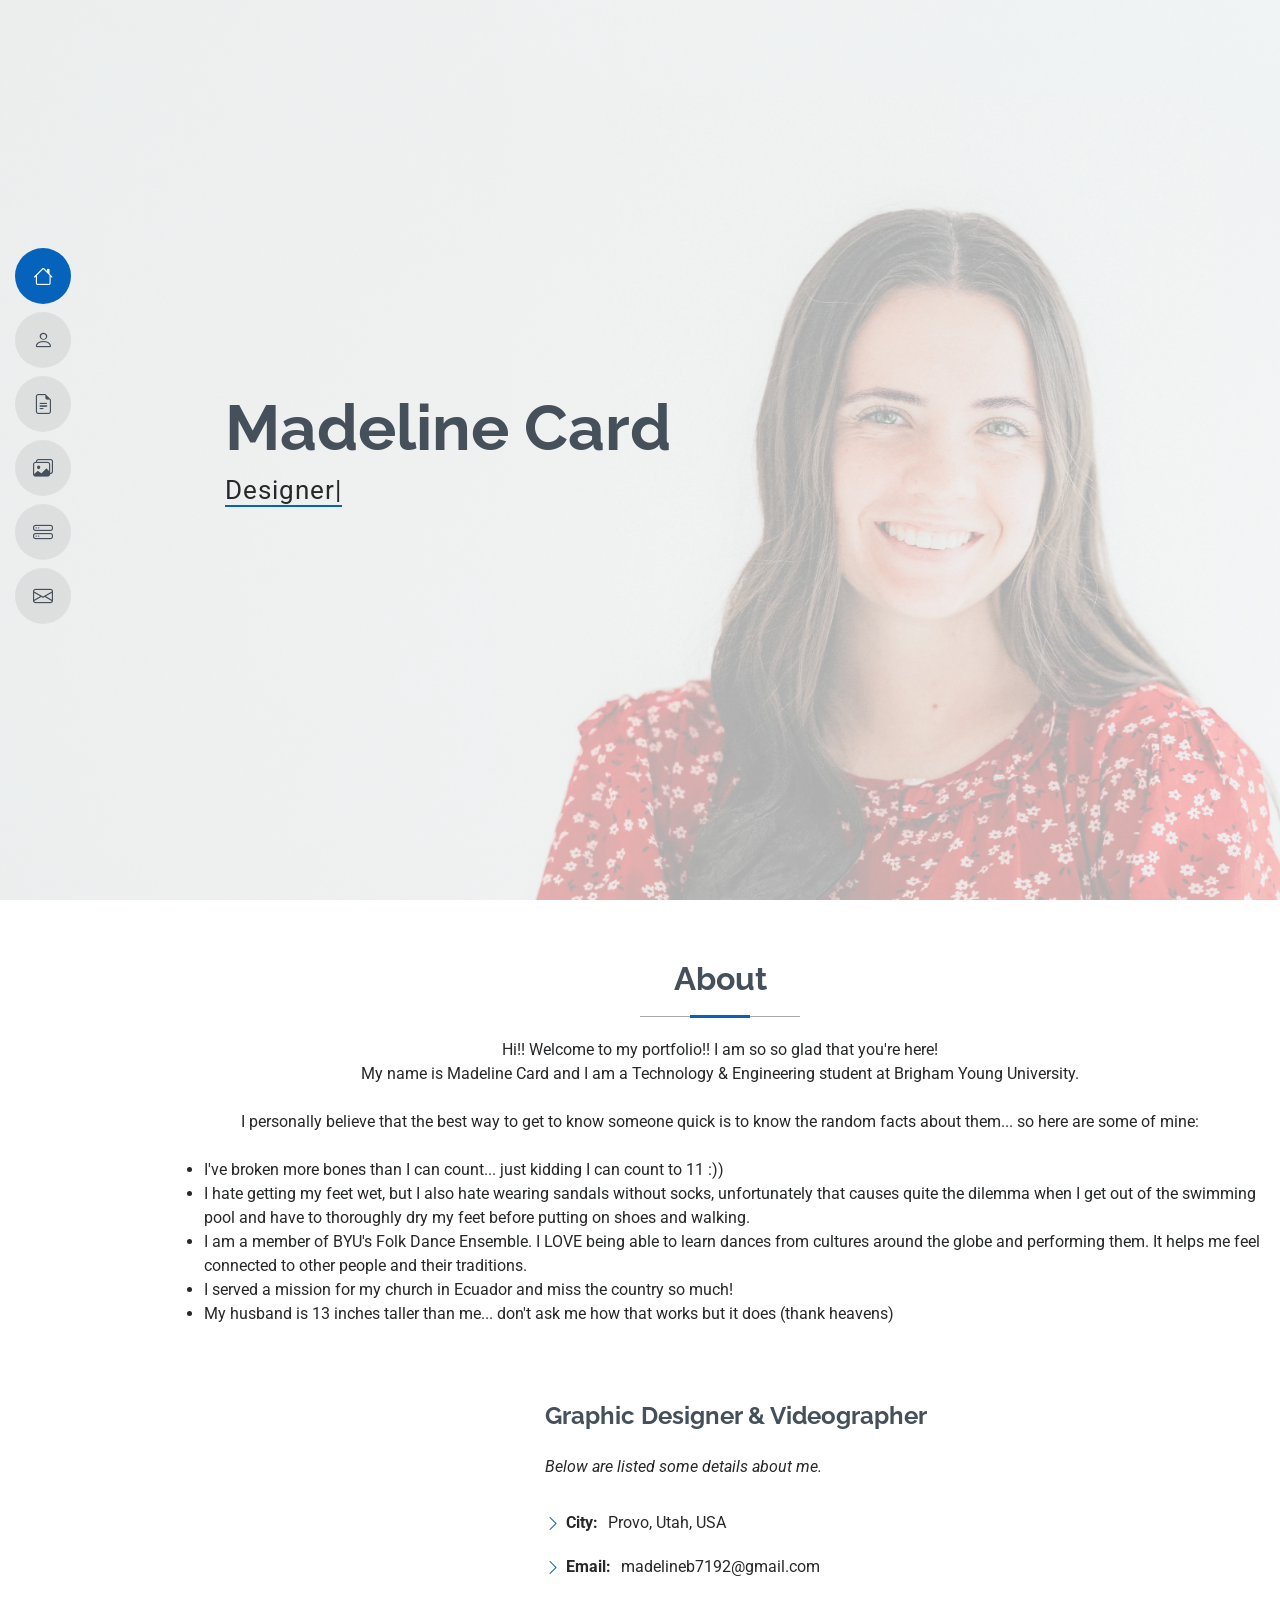
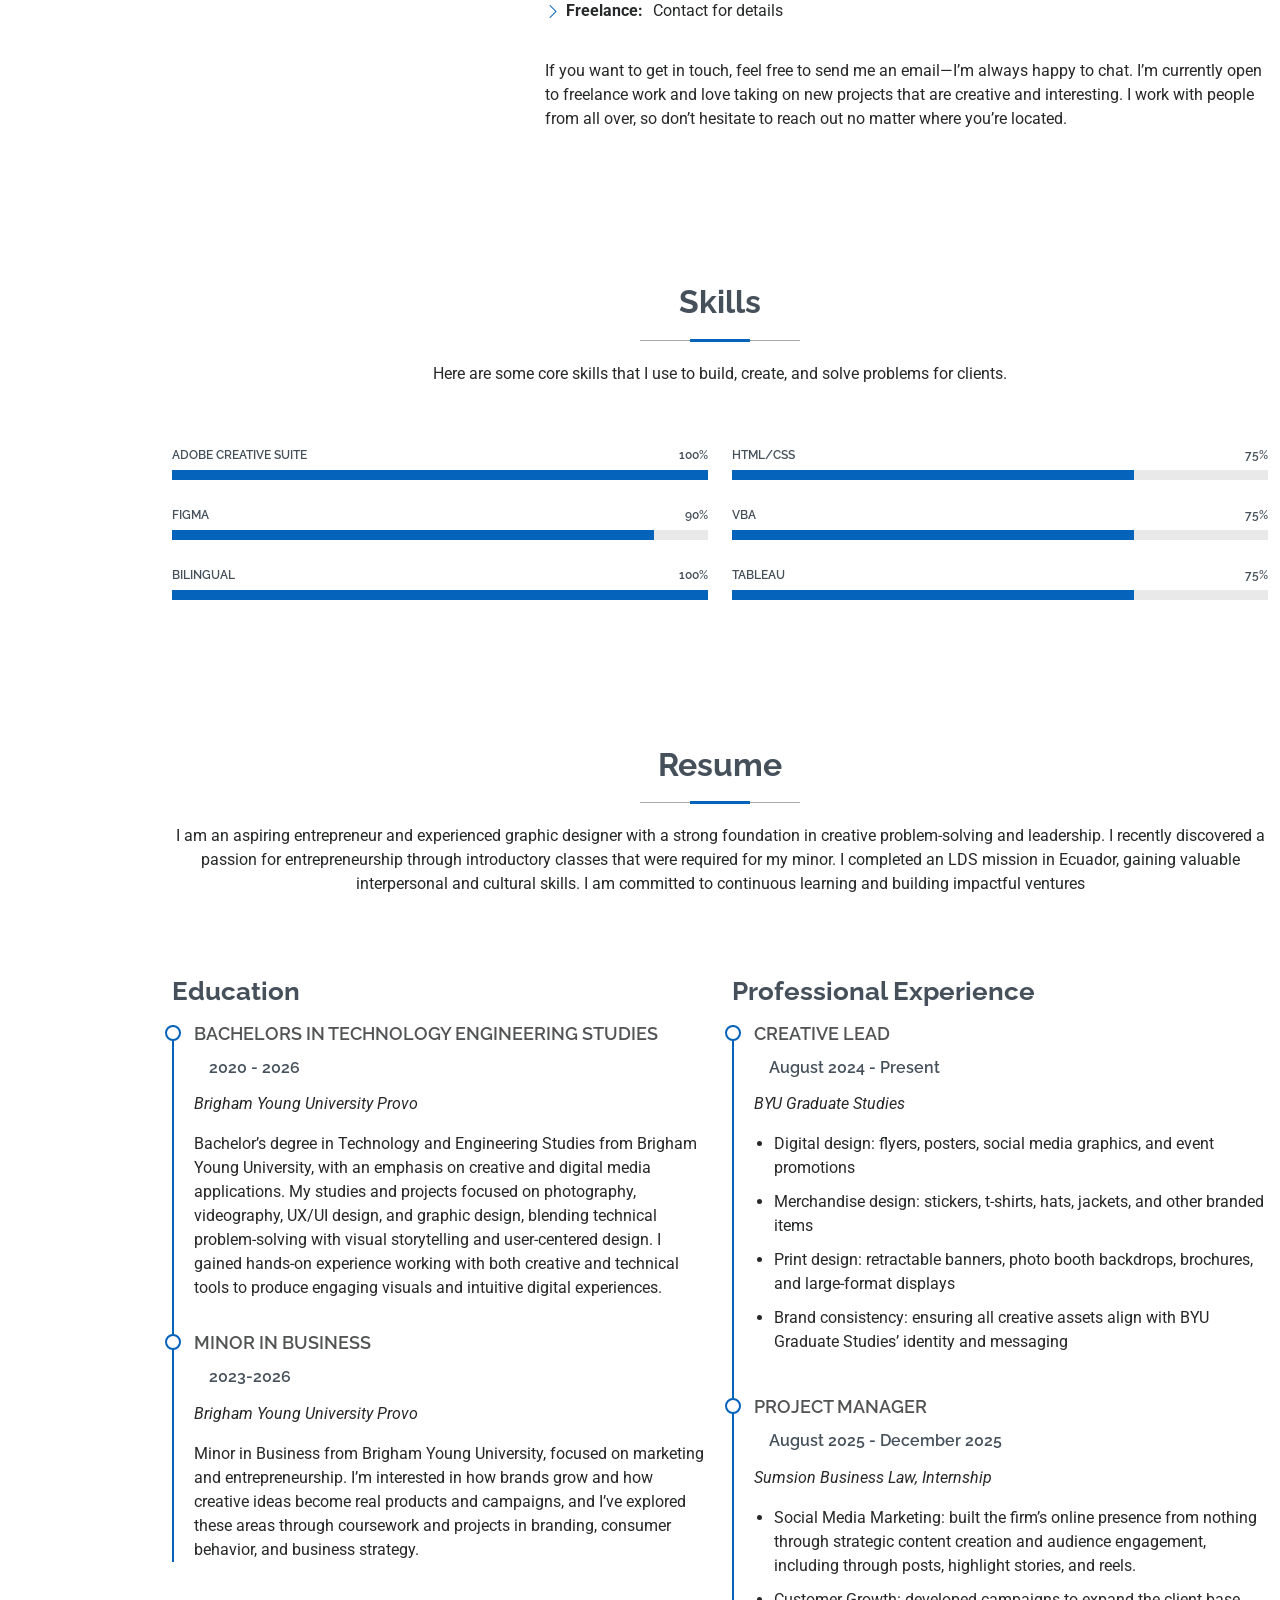
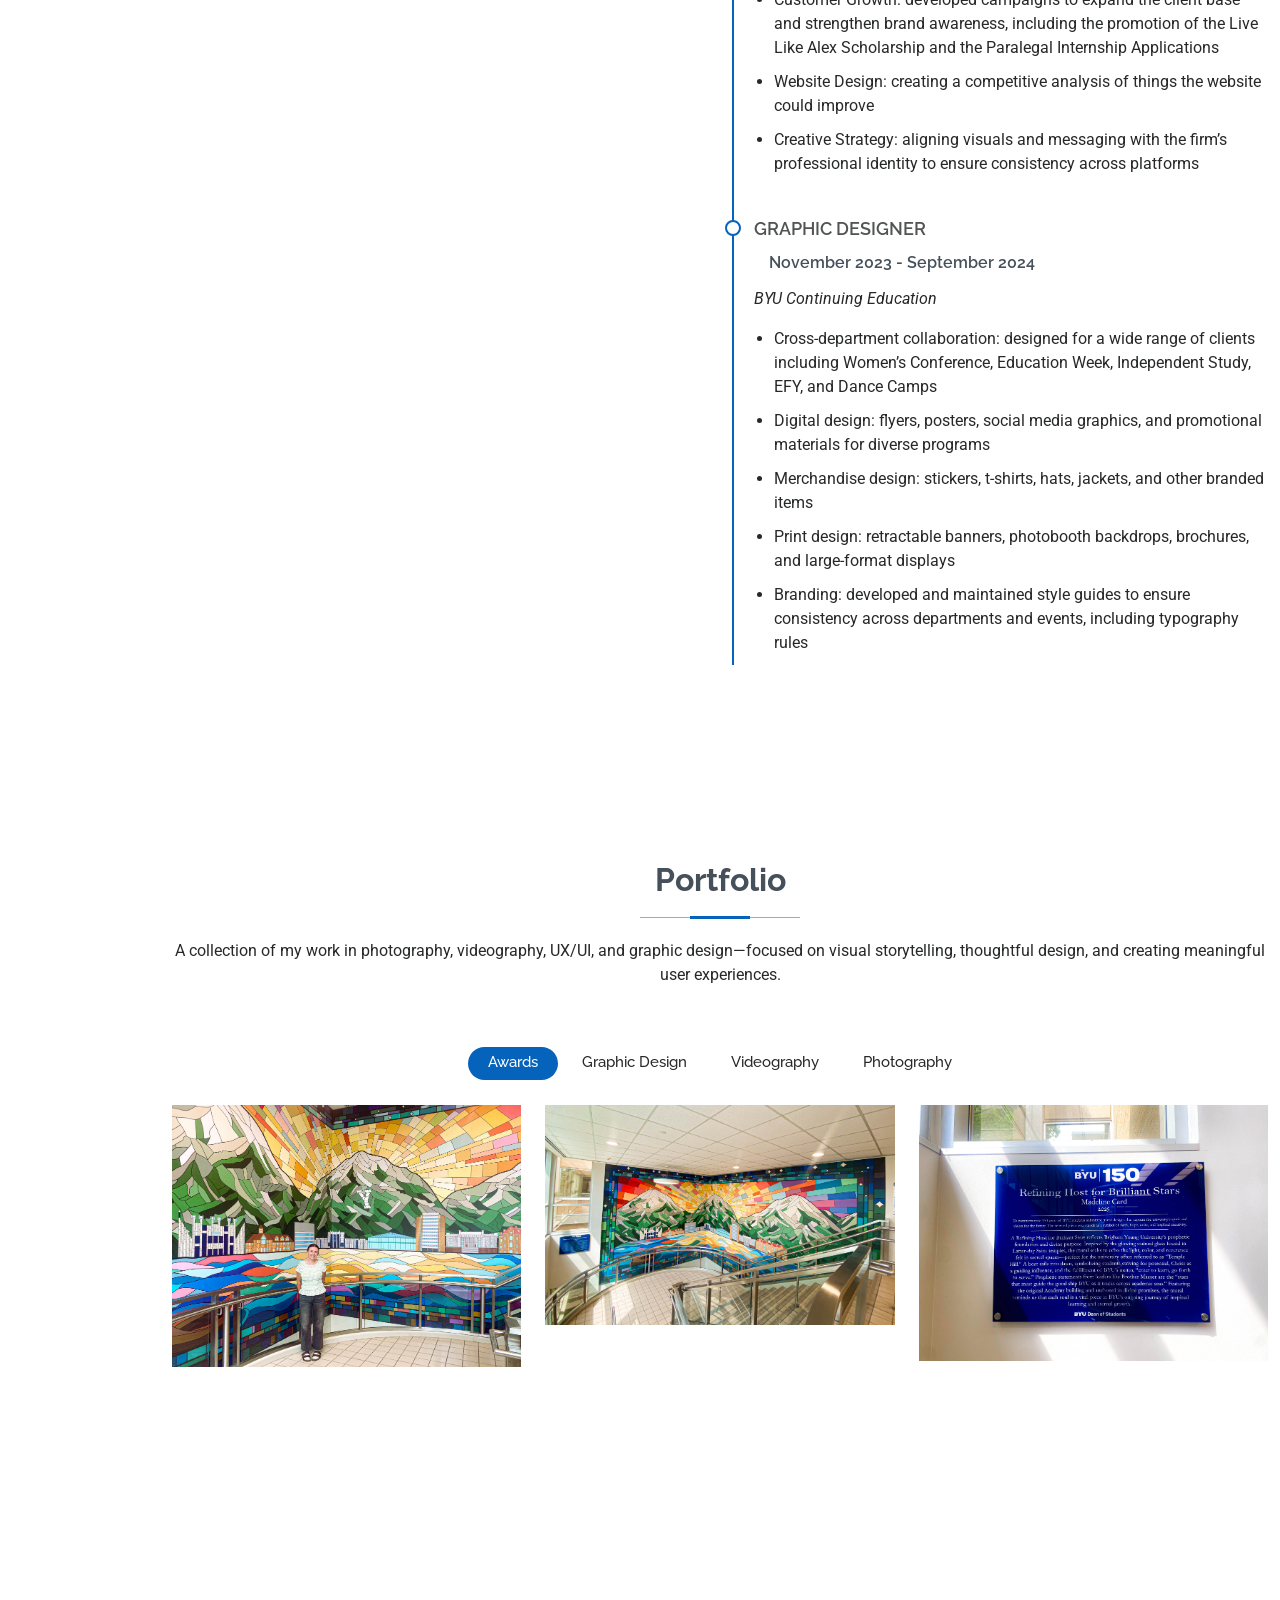
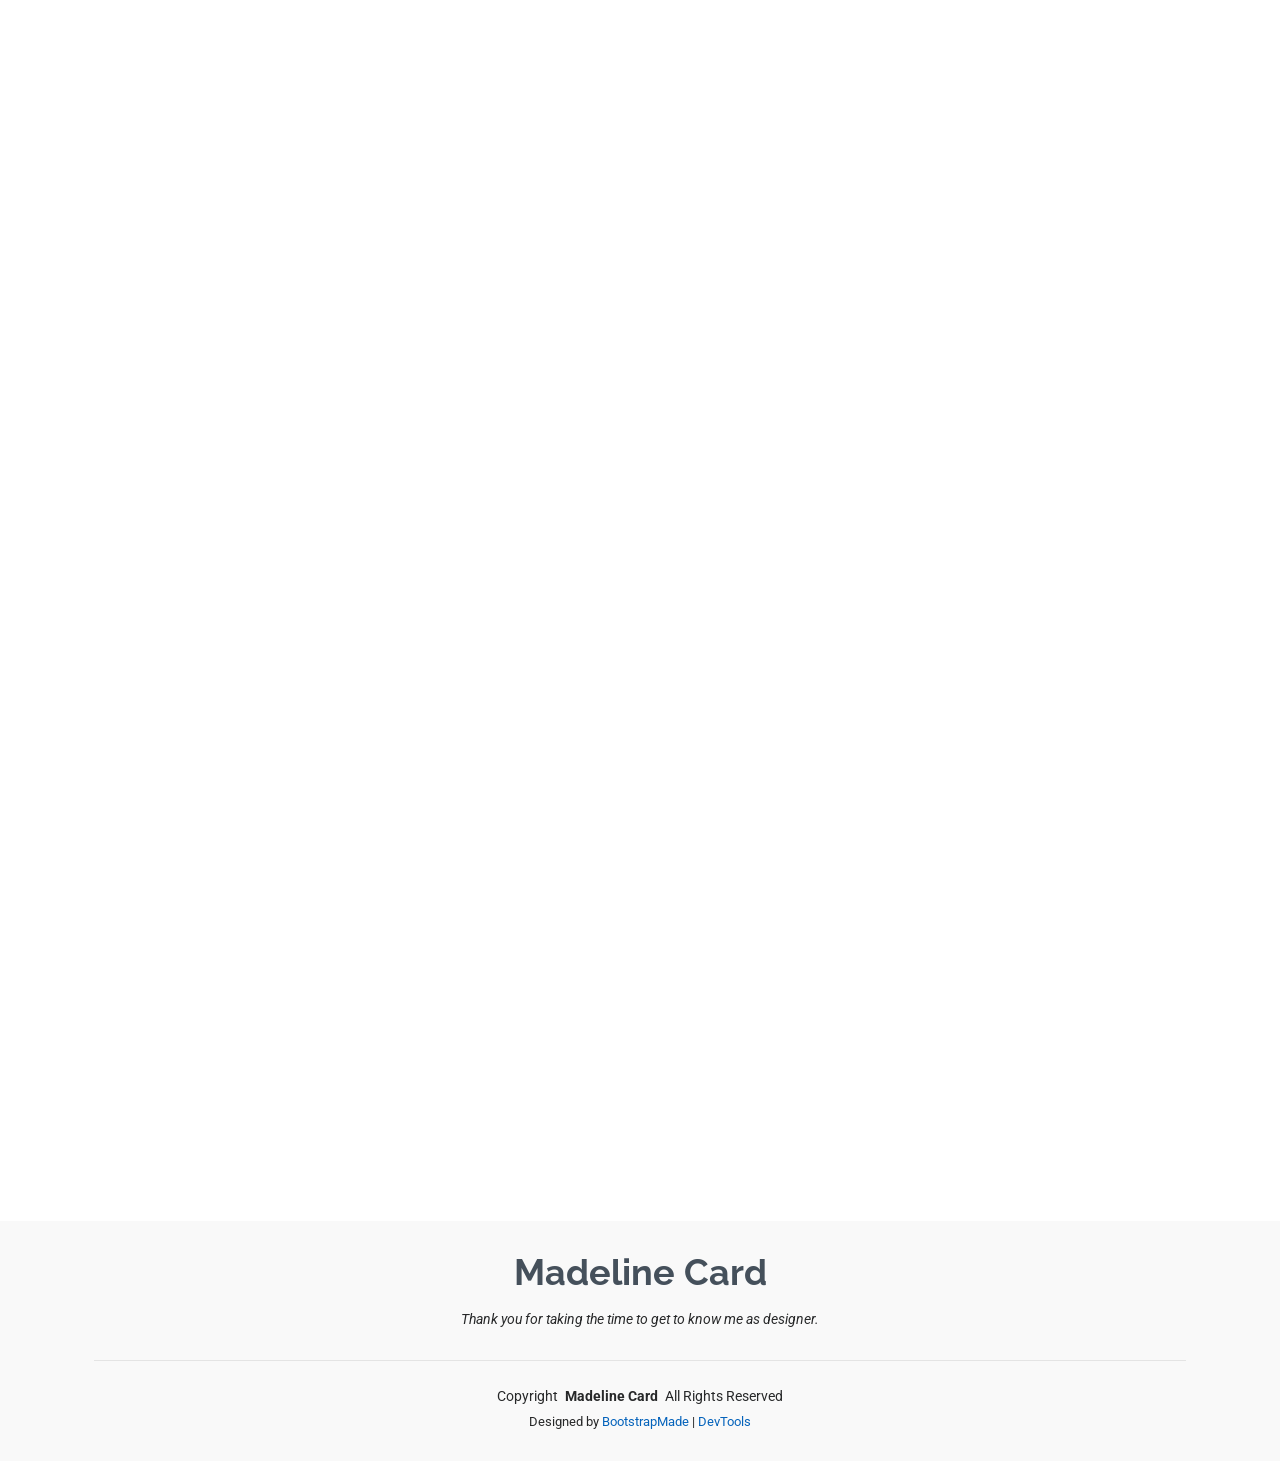
==== index.html @ 9c34c745 "Add files via upload" ====
<!DOCTYPE html>
<html lang="en">

<head>
  <meta charset="utf-8">
  <meta content="width=device-width, initial-scale=1.0" name="viewport">
  <title>Index - MyResume Bootstrap Template</title>
  <meta content="" name="description">
  <meta content="" name="keywords">

  <!-- Favicons -->
  <link href="assets/img/favicon.png" rel="icon">
  <link href="assets/img/apple-touch-icon.png" rel="apple-touch-icon">

  <!-- Fonts -->
  <link href="https://fonts.googleapis.com" rel="preconnect">
  <link href="https://fonts.gstatic.com" rel="preconnect" crossorigin>
  <link href="https://fonts.googleapis.com/css2?family=Roboto:ital,wght@0,100;0,300;0,400;0,500;0,700;0,900;1,100;1,300;1,400;1,500;1,700;1,900&family=Poppins:ital,wght@0,100;0,200;0,300;0,400;0,500;0,600;0,700;0,800;0,900;1,100;1,200;1,300;1,400;1,500;1,600;1,700;1,800;1,900&family=Raleway:ital,wght@0,100;0,200;0,300;0,400;0,500;0,600;0,700;0,800;0,900;1,100;1,200;1,300;1,400;1,500;1,600;1,700;1,800;1,900&display=swap" rel="stylesheet">

  <!-- Vendor CSS Files -->
  <link href="assets/vendor/bootstrap/css/bootstrap.min.css" rel="stylesheet">
  <link href="assets/vendor/bootstrap-icons/bootstrap-icons.css" rel="stylesheet">
  <link href="assets/vendor/aos/aos.css" rel="stylesheet">
  <link href="assets/vendor/glightbox/css/glightbox.min.css" rel="stylesheet">
  <link href="assets/vendor/swiper/swiper-bundle.min.css" rel="stylesheet">

  <!-- Main CSS File -->
  <link href="assets/css/main.css" rel="stylesheet">

  <!-- =======================================================
  * Template Name: MyResume
  * Template URL: https://bootstrapmade.com/free-html-bootstrap-template-my-resume/
  * Updated: Jun 29 2024 with Bootstrap v5.3.3
  * Author: BootstrapMade.com
  * License: https://bootstrapmade.com/license/
  ======================================================== -->
</head>

<body class="index-page">

  <header id="header" class="header d-flex flex-column justify-content-center">

    <i class="header-toggle d-xl-none bi bi-list"></i>

    <nav id="navmenu" class="navmenu">
      <ul>
        <li><a href="#hero" class="active"><i class="bi bi-house navicon"></i><span>Home</span></a></li>
        <li><a href="#about"><i class="bi bi-person navicon"></i><span>About</span></a></li>
        <li><a href="#resume"><i class="bi bi-file-earmark-text navicon"></i><span>Resume</span></a></li>
        <li><a href="#portfolio"><i class="bi bi-images navicon"></i><span>Portfolio</span></a></li>
        <li><a href="#services"><i class="bi bi-hdd-stack navicon"></i><span>Services</span></a></li>
        <li><a href="#contact"><i class="bi bi-envelope navicon"></i><span>Contact</span></a></li>
      </ul>
    </nav>

  </header>

  <main class="main">

    <!-- Hero Section -->
    <section id="hero" class="hero section light-background">

      <img src="assets/img/portfolio/maddie-headshot.jpg" alt="">

      <div class="container" data-aos="zoom-out">
        <div class="row justify-content-center">
          <div class="col-lg-9">
            <h2>Madeline Card</h2>
            <p><span class="typed" data-typed-items="Designer, Project Manager, Creative Lead, Photographer, Videographer">Designer</span><span class="typed-cursor typed-cursor--blink" aria-hidden="true"></span></p>
          </div>
        </div>
      </div>

    </section><!-- /Hero Section -->

    <!-- About Section -->
    <section id="about" class="about section">

      <!-- Section Title -->
      <div class="container section-title" data-aos="fade-up">
        <h2>About</h2>
        <p>Hi!! Welcome to my portfolio!! 
I am so so glad that you're here!</p>

<p>My name is Madeline Card and I am a 
Technology & Engineering student at Brigham Young University. </p>
<br>
<p>I personally believe that the best way to get to know someone quick is to know the random facts about them... so here are some of mine:</p>
<br>
<ul class="text-start">
  <li>I've broken more bones than I can count... just kidding I can count to 11 :))</li>
<li>I hate getting my feet wet, but I also hate wearing sandals without socks, unfortunately that causes quite the dilemma when I get out of the swimming pool and have to thoroughly dry my feet before putting on shoes and walking.</li>
<li>I am a member of BYU's Folk Dance Ensemble. I LOVE being able to learn dances from cultures around the globe and performing them. It helps me feel connected to other people and their traditions.</li>
<li>I served a mission for my church in Ecuador and miss the country so much!</li>
<li>My husband is 13 inches taller than me... don't ask me how that works but it does (thank heavens)</li></ul>
      </div><!-- End Section Title -->

      <div class="container" data-aos="fade-up" data-aos-delay="100">

        <div class="row gy-4 justify-content-center">
          <div class="col-lg-4">
            <img src="assets/img/portfolio/maddie-familyphotos.JPG" class="img-fluid" alt="">
          </div>
          <div class="col-lg-8 content">
            <h2>Graphic Designer &amp; Videographer</h2>
            <p class="fst-italic py-3">
              Below are listed some details about me.
            </p>
            <div class="row">
              <div class="col-lg-6">
                <ul>
                  <li><i class="bi bi-chevron-right"></i> <strong>City:</strong> <span>Provo, Utah, USA</span></li>
                  <li><i class="bi bi-chevron-right"></i> <strong>Email:</strong> <span>madelineb7192@gmail.com</span></li>
                  <li><i class="bi bi-chevron-right"></i> <strong>Freelance:</strong> <span>Contact for details</span></li>
                </ul>
              </div>
            </div>
            <p class="py-3">
              If you want to get in touch, feel free to send me an email—I’m always happy to chat. I’m currently open to freelance work and love taking on new projects that are creative and interesting. I work with people from all over, so don’t hesitate to reach out no matter where you’re located.
            </p>
          </div>
        </div>

      </div>

    </section><!-- /About Section -->

    <!-- Skills Section -->
    <section id="skills" class="skills section">

      <!-- Section Title -->
      <div class="container section-title" data-aos="fade-up">
        <h2>Skills</h2>
        <p>Here are some core skills that I use to build, create, and solve problems for clients.</p>
      </div><!-- End Section Title -->

      <div class="container" data-aos="fade-up" data-aos-delay="100">

        <div class="row skills-content skills-animation">

          <div class="col-lg-6">

            <div class="progress">
              <span class="skill"><span>Adobe Creative Suite</span> <i class="val">100%</i></span>
              <div class="progress-bar-wrap">
                <div class="progress-bar" role="progressbar" aria-valuenow="100" aria-valuemin="0" aria-valuemax="100"></div>
              </div>
            </div><!-- End Skills Item -->

            <div class="progress">
              <span class="skill"><span>Figma</span> <i class="val">90%</i></span>
              <div class="progress-bar-wrap">
                <div class="progress-bar" role="progressbar" aria-valuenow="90" aria-valuemin="0" aria-valuemax="100"></div>
              </div>
            </div><!-- End Skills Item -->

            <div class="progress">
              <span class="skill"><span>Bilingual</span> <i class="val">100%</i></span>
              <div class="progress-bar-wrap">
                <div class="progress-bar" role="progressbar" aria-valuenow="100" aria-valuemin="0" aria-valuemax="100"></div>
              </div>
            </div><!-- End Skills Item -->

          </div>

          <div class="col-lg-6">

            <div class="progress">
              <span class="skill"><span>HTML/CSS</span> <i class="val">75%</i></span>
              <div class="progress-bar-wrap">
                <div class="progress-bar" role="progressbar" aria-valuenow="75" aria-valuemin="0" aria-valuemax="100"></div>
              </div>
            </div><!-- End Skills Item -->

            <div class="progress">
              <span class="skill"><span>VBA</span> <i class="val">75%</i></span>
              <div class="progress-bar-wrap">
                <div class="progress-bar" role="progressbar" aria-valuenow="75" aria-valuemin="0" aria-valuemax="100"></div>
              </div>
            </div><!-- End Skills Item -->

            <div class="progress">
              <span class="skill"><span>Tableau</span> <i class="val">75%</i></span>
              <div class="progress-bar-wrap">
                <div class="progress-bar" role="progressbar" aria-valuenow="75" aria-valuemin="0" aria-valuemax="100"></div>
              </div>
            </div><!-- End Skills Item -->

          </div>

        </div>

      </div>

    </section><!-- /Skills Section -->

    <!-- Resume Section -->
    <section id="resume" class="resume section">

      <!-- Section Title -->
      <div class="container section-title" data-aos="fade-up">
        <h2>Resume</h2>
        <p>I am an aspiring entrepreneur and experienced graphic
designer with a strong foundation in creative problem-solving and leadership. I recently discovered a passion for
entrepreneurship through introductory classes that were
required for my minor. I completed an LDS mission in
Ecuador, gaining valuable interpersonal and cultural skills. I
am committed to continuous learning and building
impactful ventures</p>
      </div><!-- End Section Title -->

      <div class="container">

        <div class="row">

          <div class="col-lg-6" data-aos="fade-up" data-aos-delay="100">

            <h3 class="resume-title">Education</h3>
            <div class="resume-item">
              <h4>Bachelors in Technology Engineering Studies</h4>
              <h5>2020 - 2026</h5>
              <p><em>Brigham Young University Provo</em></p>
              <p>Bachelor’s degree in Technology and Engineering Studies from Brigham Young University, with an emphasis on creative and digital media applications. My studies and projects focused on photography, videography, UX/UI design, and graphic design, blending technical problem-solving with visual storytelling and user-centered design. I gained hands-on experience working with both creative and technical tools to produce engaging visuals and intuitive digital experiences.</p>
            </div><!-- Edn Resume Item -->

            <div class="resume-item">
              <h4>Minor in Business</h4>
              <h5>2023-2026</h5>
              <p><em>Brigham Young University Provo</em></p>
              <p>Minor in Business from Brigham Young University, focused on marketing and entrepreneurship. I’m interested in how brands grow and how creative ideas become real products and campaigns, and I’ve explored these areas through coursework and projects in branding, consumer behavior, and business strategy.</p>
            </div><!-- Edn Resume Item -->

          </div>

          <div class="col-lg-6" data-aos="fade-up" data-aos-delay="200">
            <h3 class="resume-title">Professional Experience</h3>
            <div class="resume-item">
              <h4>Creative Lead</h4>
              <h5>August 2024 - Present</h5>
              <p><em>BYU Graduate Studies </em></p>
              <ul>
                <li>Digital design: flyers, posters, social media graphics, and event promotions</li>
                <li>Merchandise design: stickers, t‑shirts, hats, jackets, and other branded items</li>
                <li>Print design: retractable banners, photo booth backdrops, brochures, and large‑format displays</li>
                <li>Brand consistency: ensuring all creative assets align with BYU Graduate Studies’ identity and messaging</li>
              </ul>
            </div><!-- Edn Resume Item -->

            <div class="resume-item">
              <h4>Project Manager</h4>
              <h5>August 2025 - December 2025</h5>
              <p><em>Sumsion Business Law, Internship</em></p>
              <ul>
                <li>Social Media Marketing: built the firm’s online presence from nothing through strategic content creation and audience engagement, including through posts, highlight stories, and reels.</li>
                <li>Customer Growth: developed campaigns to expand the client base and strengthen brand awareness, including the promotion of the Live Like Alex Scholarship and the Paralegal Internship Applications</li>
                <li>Website Design: creating a competitive analysis of things the website could improve</li>
                <li>Creative Strategy: aligning visuals and messaging with the firm’s professional identity to ensure consistency across platforms</li>
              </ul>
            </div><!-- Edn Resume Item -->

             <div class="resume-item">
              <h4>Graphic Designer</h4>
              <h5>November 2023 - September 2024</h5>
              <p><em>BYU Continuing Education</em></p>
              <ul>
                <li>Cross‑department collaboration: designed for a wide range of clients including Women’s Conference, Education Week, Independent Study, EFY, and Dance Camps</li>
                <li>Digital design: flyers, posters, social media graphics, and promotional materials for diverse programs</li>
                <li>Merchandise design: stickers, t‑shirts, hats, jackets, and other branded items</li>
                <li>Print design: retractable banners, photobooth backdrops, brochures, and large‑format displays</li>
                <li>Branding: developed and maintained style guides to ensure consistency across departments and events, including typography rules</li>
              </ul>
            </div><!-- Edn Resume Item -->

          </div>

        </div>

      </div>

    </section><!-- /Resume Section -->

    <!-- Portfolio Section -->
    <section id="portfolio" class="portfolio section">

      <!-- Portfolio Section -->
<section id="portfolio" class="portfolio section">

  <!-- Section Title -->
  <div class="container section-title" data-aos="fade-up">
    <h2>Portfolio</h2>
    <p>A collection of my work in photography, videography, UX/UI, and graphic design—focused on visual storytelling, thoughtful design, and creating meaningful user experiences.</p>
  </div>

  <div class="container">

    <div class="isotope-layout" data-default-filter=".filter-awards" data-layout="masonry" data-sort="original-order">

      <!-- Filters -->
      <ul class="portfolio-filters isotope-filters" data-aos="fade-up" data-aos-delay="100">
        <li data-filter=".filter-awards" class="filter-active">Awards</li>
        <li data-filter=".filter-app">Graphic Design</li>
        <li data-filter=".filter-product">Videography</li>
        <li data-filter=".filter-branding">Photography</li>
      </ul>

      <!-- Portfolio Items -->
      <div class="row gy-4 isotope-container" data-aos="fade-up" data-aos-delay="200">

        <!-- ===================== -->
        <!-- AWARDS -->
        <!-- ===================== -->
        <div class="col-lg-4 col-md-6 portfolio-item isotope-item filter-awards">
          <img src="assets/img/portfolio/me-mural.JPG" class="img-fluid" alt="">
          <div class="portfolio-info">
            <h4>A Refining Host for Brilliant Stars</h4>
            <p>BYU Dean of Students Digital Mural Competition</p>
          </div>
        </div>

        <div class="col-lg-4 col-md-6 portfolio-item isotope-item filter-awards">
          <img src="assets/img/portfolio/mural.JPG" class="img-fluid" alt="">
          <div class="portfolio-info">
            <h4>A Refining Host for Brilliant Stars</h4>
            <p>BYU Dean of Students Digital Mural Competition</p>
          </div>
        </div>

         <div class="col-lg-4 col-md-6 portfolio-item isotope-item filter-awards">
          <img src="assets/img/portfolio/plaque.jpg" class="img-fluid" alt="">
          <div class="portfolio-info">
            <h4>A Refining Host for Brilliant Stars</h4>
            <p>BYU Dean of Students Digital Mural Competition</p>
          </div>
        </div>

        <!-- Add more AWARDS items like this -->
        <!--
        <div class="portfolio-item isotope-item filter-awards">
          ...
        </div>
        -->


        <!-- ===================== -->
        <!-- GRAPHIC DESIGN -->
        <!-- ===================== -->
        <div class="col-lg-4 col-md-6 portfolio-item isotope-item filter-app">
          <img src="assets/img/portfolio/stickers.jpg" class="img-fluid" alt="">
          <div class="portfolio-info">
            <h4>Stickers</h4>
            <p>Stickers were an item of merch that I made annually for BYU Graduate Studies</p>
          </div>
        </div>

         <div class="col-lg-4 col-md-6 portfolio-item isotope-item filter-app">
          <img src="assets/img/portfolio/byu150-hat.png" class="img-fluid" alt="">
          <div class="portfolio-info">
            <h4>BYU 150 Hat</h4>
            <p>To celebrate 150 years of BYU being a University, I designed and printed hats to gift to the students.</p>
          </div>
        </div>

        <div class="col-lg-4 col-md-6 portfolio-item isotope-item filter-app">
          <img src="assets/img/portfolio/signature-150-pin.png" class="img-fluid" alt="">
          <div class="portfolio-info">
            <h4>BYU 150 Pin</h4>
            <p>To Celebrate BYU's 150 years of being a University, Graduate Studies had me make a metal pin to gift to students</p>
          </div>
        </div>

        <div class="col-lg-4 col-md-6 portfolio-item isotope-item filter-app">
          <img src="assets/img/portfolio/navy-retractable-banner-mockup.jpg" class="img-fluid" alt="">
          <div class="portfolio-info">
            <h4>Retractable Banners</h4>
            <p>To better help Graduate Studies at fairs and recruiting events, I made several retractable banners for display.</p>
          </div>
        </div>

        <div class="col-lg-4 col-md-6 portfolio-item isotope-item filter-app">
          <img src="assets/img/portfolio/edwk-magazine.jpg" class="img-fluid" alt="">
          <div class="portfolio-info">
            <h4>Education Week Magazine</h4>
            <p>When I worked for BYU Continuing Education, I had the opportunity to design and print the 2024 Education Week Magazine.</p>
          </div>
        </div>

        <div class="col-lg-4 col-md-6 portfolio-item isotope-item filter-app">
          <img src="assets/img/portfolio/traditionz2026.png" class="img-fluid" alt="">
          <div class="portfolio-info">
            <h4>BYU Folk Dance Ensemble Tshirt</h4>
            <p>I am a member of the BYU Folk Dance Ensemble, and had the opportunity to design and make our team tshirts in both 2025 and 2026.</p>
          </div>
        </div>


        <!-- ===================== -->
        <!-- UX DESIGN -->
        <!-- ===================== -->
        <div class="col-lg-4 col-md-6 portfolio-item isotope-item filter-product">
  
  <div class="ratio ratio-16x9">
    <iframe 
      src="https://www.youtube.com/embed/8HbQFXLPfgU" 
      title="UX Design Video"
      frameborder="0"
      allow="accelerometer; autoplay; clipboard-write; encrypted-media; gyroscope; picture-in-picture"
      allowfullscreen>
    </iframe>
  </div>

  <div class="portfolio-info">
    <h4>Short Film</h4>
    <p>In a class I took at BYU, one of our projects was to film a short film/mini documentary. My team and I chose to focus on the moral overcoming discouragement.</p>
  </div>

</div>


        <!-- ===================== -->
        <!-- PHOTOGRAPHY -->
        <!-- ===================== -->
        <div class="col-lg-4 col-md-6 portfolio-item isotope-item filter-branding">
          <img src="assets/img/portfolio/bw-callum.jpg" class="img-fluid" alt="">
          <div class="portfolio-info">
            <h4>Childhood Memory</h4>
            <p>In a class I took at BYU, one of our projects was to capture a childhood memory. My childhood memory was reading books with my mom.</p>
          </div>
        </div>

         <div class="col-lg-4 col-md-6 portfolio-item isotope-item filter-branding">
          <img src="assets/img/portfolio/keegan.jpg" class="img-fluid" alt="">
          <div class="portfolio-info">
            <h4>Childhood Memory</h4>
            <p>In a class I took at BYU, one of our projects was to capture a childhood memory. My childhood memory was reading books with my mom.</p>
          </div>
        </div>
        
        <div class="col-lg-4 col-md-6 portfolio-item isotope-item filter-branding">
          <img src="assets/img/portfolio/evelyn-portrait.png" class="img-fluid" alt="">
          <div class="portfolio-info">
            <h4>Headshots</h4>
            <p>In a class I took at BYU, one of our projects was to get headshots of our classmates. This is a picture I took from that project.</p>
          </div>
        </div>

        <div class="col-lg-4 col-md-6 portfolio-item isotope-item filter-branding">
          <img src="assets/img/portfolio/headphones.png" class="img-fluid" alt="">
          <div class="portfolio-info">
            <h4>Headphones</h4>
            <p>In a class I took at BYU, one of our projects was to take random items and photograph them. This is an image I took of headphones on a dark background.</p>
          </div>
        </div>

        <div class="col-lg-4 col-md-6 portfolio-item isotope-item filter-branding">
          <img src="assets/img/portfolio/camera-productphoto.png" class="img-fluid" alt="">
          <div class="portfolio-info">
            <h4>Camera</h4>
            <p>In a class I took at BYU, one of our projects was to take random items and photograph them. This is an image I took of an old camera on a grey background.</p>
          </div>
        </div>

        <div class="col-lg-4 col-md-6 portfolio-item isotope-item filter-branding">
          <img src="assets/img/portfolio/yellowgloves3-machine-iso200-50mm-f:2.2-1:100.png" class="img-fluid" alt="">
          <div class="portfolio-info">
            <h4>Kinco</h4>
            <p>In a class I took at BYU, one of our projects was to take photos of products for various brands. This is an image of Kinco gloves I took.</p>
          </div>
        </div>

      </div><!-- End Portfolio Container -->

    </div>

  </div>

</section>

    </section><!-- /Portfolio Section -->

    <!-- Services Section -->
    <section id="services" class="services section">

      <!-- Section Title -->
      <div class="container section-title" data-aos="fade-up">
        <h2>Availability</h2>
        <p>Below you will find details as to what I do and what I am available to do.</p>
      </div><!-- End Section Title -->

      <div class="container">

        <div class="row gy-4">

          <div class="col-lg-4 col-md-6" data-aos="fade-up" data-aos-delay="100">
            <div class="service-item item-cyan position-relative">
              <div class="icon">
                <svg width="100" height="100" viewBox="0 0 600 600" xmlns="http://www.w3.org/2000/svg">
                  <path stroke="none" stroke-width="0" fill="#f5f5f5" d="M300,566.797414625762C385.7384707136149,576.1784315230908,478.7894351017131,552.8928747891023,531.9192734346935,484.94944893311C584.6109503024035,417.5663521118492,582.489472248146,322.67544863468447,553.9536738515405,242.03673114598146C529.1557734026468,171.96086150256528,465.24506316201064,127.66468636344209,395.9583748389544,100.7403814666027C334.2173773831606,76.7482773500951,269.4350130405921,84.62216499799875,207.1952322260088,107.2889140133804C132.92018162631612,134.33871894543012,41.79353780512637,160.00259165414826,22.644507872594943,236.69541883565114C3.319112789854554,314.0945973066697,72.72355303640163,379.243833228382,124.04198916343866,440.3218312028393C172.9286146004772,498.5055451809895,224.45579914871206,558.5317968840102,300,566.797414625762"></path>
                </svg>
                <i class="bi bi-activity"></i>
              </div>
              <a href="#" class="stretched-link">
                <h3>Freelance</h3>
              </a>
              <p>I love to do freelance work, and if that is something you are looking for, contact me for more information such as rates, availability, and timeline.</p>
            </div>
          </div><!-- End Service Item -->

          <div class="col-lg-4 col-md-6" data-aos="fade-up" data-aos-delay="200">
            <div class="service-item item-orange position-relative">
              <div class="icon">
                <svg width="100" height="100" viewBox="0 0 600 600" xmlns="http://www.w3.org/2000/svg">
                  <path stroke="none" stroke-width="0" fill="#f5f5f5" d="M300,503.46388370962813C374.79870501325706,506.71871716319447,464.8034551963731,527.1746412648533,510.4981551193396,467.86667711651364C555.9287308511215,408.9015244558933,512.6030010748507,327.5744911775523,490.211057578863,256.5855673507754C471.097692560561,195.9906835881958,447.69079081568157,138.11976852964426,395.19560036434837,102.3242989838813C329.3053358748298,57.3949838291264,248.02791733380457,8.279543830951368,175.87071277845988,42.242879143198664C103.41431057327972,76.34704239035025,93.79494320519305,170.9812938413882,81.28167332365135,250.07896920659033C70.17666984294237,320.27484674793965,64.84698225790005,396.69656628748305,111.28512138212992,450.4950937839243C156.20124167950087,502.5303643271138,231.32542653798444,500.4755392045468,300,503.46388370962813"></path>
                </svg>
                <i class="bi bi-broadcast"></i>
              </div>
              <a href="#" class="stretched-link">
                <h3>Digital Design</h3>
              </a>
              <p>I love to design, and if you are looking to hire a Graphic or UX/UI Designer and are interested in my services, contact me below for availability!</p>
            </div>
          </div><!-- End Service Item -->

          <div class="col-lg-4 col-md-6" data-aos="fade-up" data-aos-delay="300">
            <div class="service-item item-teal position-relative">
              <div class="icon">
                <svg width="100" height="100" viewBox="0 0 600 600" xmlns="http://www.w3.org/2000/svg">
                  <path stroke="none" stroke-width="0" fill="#f5f5f5" d="M300,541.5067337569781C382.14930387511276,545.0595476570109,479.8736841581634,548.3450877840088,526.4010558755058,480.5488172755941C571.5218469581645,414.80211281144784,517.5187510058486,332.0715597781072,496.52539010469104,255.14436215662573C477.37192572678356,184.95920475031193,473.57363656557914,105.61284051026155,413.0603344069578,65.22779650032875C343.27470386102294,18.654635553484475,251.2091493199835,5.337323636656869,175.0934190732945,40.62881213300186C97.87086631185822,76.43348514350839,51.98124368387456,156.15599469081315,36.44837278890362,239.84606092416172C21.716077023791087,319.22268207091537,43.775223500013084,401.1760424656574,96.891909868211,461.97329694683043C147.22146801428983,519.5804099606455,223.5754009179313,538.201503339737,300,541.5067337569781"></path>
                </svg>
                <i class="bi bi-easel"></i>
              </div>
              <a href="#" class="stretched-link">
                <h3>Marketing</h3>
              </a>
              <p>I love to build social media platforms through photography and videography. If you are looking to hire someone in this field contact me for more personal and specific information!</p>
            </div>
          </div><!-- End Service Item -->

        </div>

      </div>

    </section><!-- /Services Section -->

    <!-- Testimonials Section -->
    <section id="testimonials" class="testimonials section">

      <!-- Section Title -->
      <div class="container section-title" data-aos="fade-up">
        <h2>Testimonials</h2>
       </div><!-- End Section Title -->

      <div class="container" data-aos="fade-up" data-aos-delay="100">

        <div class="swiper init-swiper">
          <script type="application/json" class="swiper-config">
            {
              "loop": true,
              "speed": 600,
              "autoplay": {
                "delay": 5000
              },
              "slidesPerView": "auto",
              "pagination": {
                "el": ".swiper-pagination",
                "type": "bullets",
                "clickable": true
              }
            }
          </script>
          <div class="swiper-wrapper">

            <div class="swiper-slide">
              <div class="testimonial-item">
                <div class="row gy-4 justify-content-center">
                  <div class="col-lg-6">
                    <div class="testimonial-content">
                      <p>
                        <i class="bi bi-quote quote-icon-left"></i>
                        <span>I love working with Maddie! She does amazing work and makes everything look and feel elevated!</span>
                        <i class="bi bi-quote quote-icon-right"></i>
                      </p>
                      <h3>James Crane</h3>
                      <h4>Assistant Dean &amp; BYU Graduate Studies</h4>
                      <div class="stars">
                        <i class="bi bi-star-fill"></i><i class="bi bi-star-fill"></i><i class="bi bi-star-fill"></i><i class="bi bi-star-fill"></i><i class="bi bi-star-fill"></i>
                      </div>
                    </div>
                  </div>
                  <div class="col-lg-2 text-center">
                    <img src="assets/img/portfolio/james.jpeg" class="img-fluid testimonial-img" alt="">
                  </div>
                </div>
              </div>
            </div><!-- End testimonial item -->

            <div class="swiper-slide">
              <div class="testimonial-item">
                <div class="row gy-4 justify-content-center">
                  <div class="col-lg-6">
                    <div class="testimonial-content">
                      <p>
                        <i class="bi bi-quote quote-icon-left"></i>
                        <span>Working with Maddie was amazing! I hired her to do a freelance logo for a company I was starting. She was quick, professional, and budget friendly.</span>
                        <i class="bi bi-quote quote-icon-right"></i>
                      </p>
                      <h3>Alan Openshaw</h3>
                      <h4>Engineer</h4>
                      <div class="stars">
                        <i class="bi bi-star-fill"></i><i class="bi bi-star-fill"></i><i class="bi bi-star-fill"></i><i class="bi bi-star-fill"></i><i class="bi bi-star-fill"></i>
                      </div>
                    </div>
                  </div>
                  <div class="col-lg-2 text-center">
                    <img src="assets/img/portfolio/Alan-Openshaw.jpg" class="img-fluid testimonial-img" alt="">
                  </div>
                </div>
              </div>
            </div><!-- End testimonial item -->

            <div class="swiper-slide">
              <div class="testimonial-item">
                <div class="row gy-4 justify-content-center">
                  <div class="col-lg-6">
                    <div class="testimonial-content">
                      <p>
                        <i class="bi bi-quote quote-icon-left"></i>
                        <span>Madeline is an incredibly talented designer. She designed several items that benefitted the BYU Folk Dance Ensemble, including tshirts, club jackets, stickers, posters, social media content, and more. I highly recommend her to anyone in need of a designer. She is very well rounded and has an amazing eye for design, as well as what will sell.</span>
                        <i class="bi bi-quote quote-icon-right"></i>
                      </p>
                      <h3>Amy Jex</h3>
                      <h4>Associate Chair, BYU Dance Department</h4>
                      <div class="stars">
                        <i class="bi bi-star-fill"></i><i class="bi bi-star-fill"></i><i class="bi bi-star-fill"></i><i class="bi bi-star-fill"></i><i class="bi bi-star-fill"></i>
                      </div>
                    </div>
                  </div>
                  <div class="col-lg-2 text-center">
                    <img src="assets/img/portfolio/amy-jex.jpeg" class="img-fluid testimonial-img" alt="">
                  </div>
                </div>
              </div>
            </div><!-- End testimonial item -->

          </div>
          <div class="swiper-pagination"></div>
        </div>

      </div>

    </section><!-- /Testimonials Section -->

    <!-- Contact Section -->
    <section id="contact" class="contact section">

  </main>

  <footer id="footer" class="footer position-relative light-background">
    <div class="container">
      <h3 class="sitename">Madeline Card</h3>
      <p>Thank you for taking the time to get to know me as designer.</p>
      <div class="container">
        <div class="copyright">
          <span>Copyright</span> <strong class="px-1 sitename">Madeline Card</strong> <span>All Rights Reserved</span>
        </div>
        <div class="credits">
          <!-- All the links in the footer should remain intact. -->
          <!-- You can delete the links only if you've purchased the pro version. -->
          <!-- Licensing information: https://bootstrapmade.com/license/ -->
          <!-- Purchase the pro version with working PHP/AJAX contact form: [buy-url] -->
          Designed by <a href="https://bootstrapmade.com/">BootstrapMade</a> | <a href="https://bootstrapmade.com/tools/">DevTools</a>
        </div>
      </div>
    </div>
  </footer>

  <!-- Scroll Top -->
  <a href="#" id="scroll-top" class="scroll-top d-flex align-items-center justify-content-center"><i class="bi bi-arrow-up-short"></i></a>

  <!-- Preloader -->
  <div id="preloader"></div>

  <!-- Vendor JS Files -->
  <script src="assets/vendor/bootstrap/js/bootstrap.bundle.min.js"></script>
  <script src="assets/vendor/php-email-form/validate.js"></script>
  <script src="assets/vendor/aos/aos.js"></script>
  <script src="assets/vendor/typed.js/typed.umd.js"></script>
  <script src="assets/vendor/purecounter/purecounter_vanilla.js"></script>
  <script src="assets/vendor/waypoints/noframework.waypoints.js"></script>
  <script src="assets/vendor/glightbox/js/glightbox.min.js"></script>
  <script src="assets/vendor/imagesloaded/imagesloaded.pkgd.min.js"></script>
  <script src="assets/vendor/isotope-layout/isotope.pkgd.min.js"></script>
  <script src="assets/vendor/swiper/swiper-bundle.min.js"></script>

  <!-- Main JS File -->
  <script src="assets/js/main.js"></script>

</body>

</html>
---- assets/css/main.css ----
/**
* Template Name: MyResume
* Template URL: https://bootstrapmade.com/free-html-bootstrap-template-my-resume/
* Updated: Jun 29 2024 with Bootstrap v5.3.3
* Author: BootstrapMade.com
* License: https://bootstrapmade.com/license/
*/

/*--------------------------------------------------------------
# Font & Color Variables
# Help: https://bootstrapmade.com/color-system/
--------------------------------------------------------------*/
/* Fonts */
:root {
  --default-font: "Roboto",  system-ui, -apple-system, "Segoe UI", Roboto, "Helvetica Neue", Arial, "Noto Sans", "Liberation Sans", sans-serif, "Apple Color Emoji", "Segoe UI Emoji", "Segoe UI Symbol", "Noto Color Emoji";
  --heading-font: "Raleway",  sans-serif;
  --nav-font: "Poppins",  sans-serif;
}

/* Global Colors - The following color variables are used throughout the website. Updating them here will change the color scheme of the entire website */
:root { 
  --background-color: #ffffff; /* Background color for the entire website, including individual sections */
  --default-color: #272829; /* Default color used for the majority of the text content across the entire website */
  --heading-color: #45505b; /* Color for headings, subheadings and title throughout the website */
  --accent-color: #0563bb; /* Accent color that represents your brand on the website. It's used for buttons, links, and other elements that need to stand out */
  --surface-color: #ffffff; /* The surface color is used as a background of boxed elements within sections, such as cards, icon boxes, or other elements that require a visual separation from the global background. */
  --contrast-color: #ffffff; /* Contrast color for text, ensuring readability against backgrounds of accent, heading, or default colors. */
}

/* Nav Menu Colors - The following color variables are used specifically for the navigation menu. They are separate from the global colors to allow for more customization options */
:root {
  --nav-color: #45505b;  /* The default color of the main navmenu links */
  --nav-hover-color: #0563bb; /* Applied to main navmenu links when they are hovered over or active */
  --nav-mobile-background-color: #ffffff; /* Used as the background color for mobile navigation menu */
  --nav-dropdown-background-color: #ffffff; /* Used as the background color for dropdown items that appear when hovering over primary navigation items */
  --nav-dropdown-color: #212529; /* Used for navigation links of the dropdown items in the navigation menu. */
  --nav-dropdown-hover-color: #0563bb; /* Similar to --nav-hover-color, this color is applied to dropdown navigation links when they are hovered over. */
}

/* Color Presets - These classes override global colors when applied to any section or element, providing reuse of the sam color scheme. */

.light-background {
  --background-color: #f9f9f9;
  --surface-color: #ffffff;
}

.dark-background {
  --background-color: #060606;
  --default-color: #ffffff;
  --heading-color: #ffffff;
  --surface-color: #252525;
  --contrast-color: #ffffff;
}

/* Smooth scroll */
:root {
  scroll-behavior: smooth;
}

/*--------------------------------------------------------------
# General Styling & Shared Classes
--------------------------------------------------------------*/
body {
  color: var(--default-color);
  background-color: var(--background-color);
  font-family: var(--default-font);
}

a {
  color: var(--accent-color);
  text-decoration: none;
  transition: 0.3s;
}

a:hover {
  color: color-mix(in srgb, var(--accent-color), transparent 25%);
  text-decoration: none;
}

h1,
h2,
h3,
h4,
h5,
h6 {
  color: var(--heading-color);
  font-family: var(--heading-font);
}

/* PHP Email Form Messages
------------------------------*/
.php-email-form .error-message {
  display: none;
  background: #df1529;
  color: #ffffff;
  text-align: left;
  padding: 15px;
  margin-bottom: 24px;
  font-weight: 600;
}

.php-email-form .sent-message {
  display: none;
  color: #ffffff;
  background: #059652;
  text-align: center;
  padding: 15px;
  margin-bottom: 24px;
  font-weight: 600;
}

.php-email-form .loading {
  display: none;
  background: var(--surface-color);
  text-align: center;
  padding: 15px;
  margin-bottom: 24px;
}

.php-email-form .loading:before {
  content: "";
  display: inline-block;
  border-radius: 50%;
  width: 24px;
  height: 24px;
  margin: 0 10px -6px 0;
  border: 3px solid var(--accent-color);
  border-top-color: var(--surface-color);
  animation: php-email-form-loading 1s linear infinite;
}

@keyframes php-email-form-loading {
  0% {
    transform: rotate(0deg);
  }

  100% {
    transform: rotate(360deg);
  }
}

/*--------------------------------------------------------------
# Global Header
--------------------------------------------------------------*/
.header {
  color: var(--default-color);
  position: fixed;
  top: 0;
  left: 0;
  bottom: 0;
  padding: 0 15px;
  transition: all ease-in-out 0.3s;
  overflow-y: auto;
  z-index: 997;
  min-width: 200px;
}

@media (max-width: 1199px) {
  .header {
    background-color: var(--background-color);
    border-right: 1px solid color-mix(in srgb, var(--default-color), transparent 90%);
    width: 300px;
    left: -100%;
  }
}

@media (min-width: 1200px) and (max-width: 1600px) {
  .header~main {
    margin-left: 160px;
  }

  .header~main .hero {
    margin-left: -160px;
    width: 100vw;
  }
}

.header.header-show {
  left: 0;
}

.header .header-toggle {
  color: var(--contrast-color);
  background-color: var(--accent-color);
  font-size: 22px;
  display: flex;
  align-items: center;
  justify-content: center;
  width: 40px;
  height: 40px;
  border-radius: 50%;
  cursor: pointer;
  position: fixed;
  top: 15px;
  right: 15px;
  z-index: 9999;
  transition: background-color 0.3s;
}

.header .header-toggle:hover {
  color: var(--contrast-color);
  background-color: color-mix(in srgb, var(--accent-color) 90%, white 15%);
}

/*--------------------------------------------------------------
# Navigation Menu
--------------------------------------------------------------*/
.navmenu {
  padding: 0;
  z-index: 9997;
}

.navmenu ul {
  list-style: none;
  padding: 0 0 20px 0;
  margin: 0;
  width: 140px;
}

.navmenu a,
.navmenu a:focus {
  color: var(--nav-color);
  font-family: var(--nav-font);
  display: flex;
  align-items: center;
  padding: 10px 18px;
  margin-bottom: 8px;
  font-size: 15px;
  border-radius: 50px;
  background: color-mix(in srgb, var(--default-color), transparent 92%);
  height: 56px;
  width: 100%;
  overflow: hidden;
  transition: 0.3s;
}

.navmenu a i,
.navmenu a:focus i {
  font-size: 20px;
}

.navmenu a span,
.navmenu a:focus span {
  padding: 0 5px 0 7px;
}

@media (min-width: 992px) {

  .navmenu a,
  .navmenu a:focus {
    max-width: 56px;
  }

  .navmenu a span,
  .navmenu a:focus span {
    display: none;
  }
}

.navmenu a:hover,
.navmenu .active,
.navmenu .active:focus,
.navmenu li:hover>a {
  color: var(--contrast-color);
  background: var(--nav-hover-color);
}

.navmenu a:hover,
.navmenu li:hover>a {
  max-width: 100%;
  color: var(--contrast-color);
}

.navmenu a:hover span,
.navmenu li:hover>a span {
  display: block;
}

/*--------------------------------------------------------------
# Global Footer
--------------------------------------------------------------*/
.footer {
  color: var(--default-color);
  background-color: var(--background-color);
  font-size: 14px;
  text-align: center;
  padding: 30px 0;
  position: relative;
}

.footer h3 {
  font-size: 36px;
  font-weight: 700;
  position: relative;
  padding: 0;
  margin: 0 0 15px 0;
}

.footer p {
  font-size: 15;
  font-style: italic;
  padding: 0;
  margin: 0 0 30px 0;
}

.footer .social-links {
  margin: 0 0 30px 0;
}

.footer .social-links a {
  font-size: 16px;
  display: flex;
  align-items: center;
  justify-content: center;
  background: var(--accent-color);
  color: var(--contrast-color);
  line-height: 1;
  margin: 0 4px;
  border-radius: 50%;
  text-align: center;
  width: 36px;
  height: 36px;
  transition: 0.3s;
}

.footer .social-links a:hover {
  background: color-mix(in srgb, var(--accent-color), transparent 20%);
  text-decoration: none;
}

.footer .copyright {
  padding-top: 25px;
  border-top: 1px solid color-mix(in srgb, var(--default-color), transparent 90%);
}

.footer .credits {
  font-size: 13px;
  padding-top: 5px;
}

/*--------------------------------------------------------------
# Preloader
--------------------------------------------------------------*/
#preloader {
  position: fixed;
  inset: 0;
  z-index: 999999;
  overflow: hidden;
  background: var(--background-color);
  transition: all 0.6s ease-out;
}

#preloader:before {
  content: "";
  position: fixed;
  top: calc(50% - 30px);
  left: calc(50% - 30px);
  border: 6px solid #ffffff;
  border-color: var(--accent-color) transparent var(--accent-color) transparent;
  border-radius: 50%;
  width: 60px;
  height: 60px;
  animation: animate-preloader 1.5s linear infinite;
}

@keyframes animate-preloader {
  0% {
    transform: rotate(0deg);
  }

  100% {
    transform: rotate(360deg);
  }
}

/*--------------------------------------------------------------
# Scroll Top Button
--------------------------------------------------------------*/
.scroll-top {
  position: fixed;
  visibility: hidden;
  opacity: 0;
  right: 15px;
  bottom: -15px;
  z-index: 99999;
  background-color: var(--accent-color);
  width: 44px;
  height: 44px;
  border-radius: 50px;
  transition: all 0.4s;
}

.scroll-top i {
  font-size: 24px;
  color: var(--contrast-color);
  line-height: 0;
}

.scroll-top:hover {
  background-color: color-mix(in srgb, var(--accent-color), transparent 20%);
  color: var(--contrast-color);
}

.scroll-top.active {
  visibility: visible;
  opacity: 1;
  bottom: 15px;
}

/*--------------------------------------------------------------
# Disable aos animation delay on mobile devices
--------------------------------------------------------------*/
@media screen and (max-width: 768px) {
  [data-aos-delay] {
    transition-delay: 0 !important;
  }
}

/*--------------------------------------------------------------
# Global Page Titles & Breadcrumbs
--------------------------------------------------------------*/
.page-title {
  --background-color: color-mix(in srgb, var(--default-color), transparent 96%);
  color: var(--default-color);
  background-color: var(--background-color);
  padding: 20px 0;
  position: relative;
}

.page-title h1 {
  font-size: 28px;
  font-weight: 700;
  margin: 0;
}

.page-title .breadcrumbs ol {
  display: flex;
  flex-wrap: wrap;
  list-style: none;
  padding: 0 0 10px 0;
  margin: 0;
  font-size: 14px;
  font-weight: 400;
}

.page-title .breadcrumbs ol li+li {
  padding-left: 10px;
}

.page-title .breadcrumbs ol li+li::before {
  content: "/";
  display: inline-block;
  padding-right: 10px;
  color: color-mix(in srgb, var(--default-color), transparent 70%);
}

/*--------------------------------------------------------------
# Global Sections
--------------------------------------------------------------*/
section,
.section {
  color: var(--default-color);
  background-color: var(--background-color);
  padding: 60px 0;
  overflow: clip;
}

/*--------------------------------------------------------------
# Global Section Titles
--------------------------------------------------------------*/
.section-title {
  text-align: center;
  padding-bottom: 60px;
  position: relative;
}

.section-title h2 {
  font-size: 32px;
  font-weight: 700;
  margin-bottom: 20px;
  padding-bottom: 20px;
  position: relative;
}

.section-title h2:before {
  content: "";
  position: absolute;
  display: block;
  width: 160px;
  height: 1px;
  background: color-mix(in srgb, var(--default-color), transparent 60%);
  left: 0;
  right: 0;
  bottom: 1px;
  margin: auto;
}

.section-title h2::after {
  content: "";
  position: absolute;
  display: block;
  width: 60px;
  height: 3px;
  background: var(--accent-color);
  left: 0;
  right: 0;
  bottom: 0;
  margin: auto;
}

.section-title p {
  margin-bottom: 0;
}

/*--------------------------------------------------------------
# Hero Section
--------------------------------------------------------------*/
.hero {
  width: 100%;
  min-height: 100vh;
  position: relative;
  padding: 80px 0;
  display: flex;
  align-items: center;
  justify-content: center;
}

.hero img {
  position: absolute;
  inset: 0;
  display: block;
  width: 100%;
  height: 100%;
  object-fit: cover;
  z-index: 1;
}

.hero:before {
  content: "";
  background: color-mix(in srgb, var(--background-color), transparent 30%);
  position: absolute;
  inset: 0;
  z-index: 2;
}

.hero .container {
  position: relative;
  z-index: 3;
}

.hero h2 {
  margin: 0;
  font-size: 64px;
  font-weight: 700;
}

.hero p {
  margin: 5px 0 0 0;
  font-size: 26px;
}

.hero p span {
  letter-spacing: 1px;
  border-bottom: 2px solid var(--accent-color);
}

.hero .social-links {
  margin-top: 25px;
}

.hero .social-links a {
  font-size: 20px;
  display: inline-block;
  color: color-mix(in srgb, var(--default-color), transparent 30%);
  line-height: 1;
  margin-right: 20px;
  transition: 0.3s;
}

.hero .social-links a:hover {
  color: var(--accent-color);
}

@media (max-width: 768px) {
  .hero h2 {
    font-size: 32px;
  }

  .hero p {
    font-size: 20px;
  }
}

/*--------------------------------------------------------------
# About Section
--------------------------------------------------------------*/
.about .content h2 {
  font-weight: 700;
  font-size: 24px;
}

.about .content ul {
  list-style: none;
  padding: 0;
}

.about .content ul li {
  margin-bottom: 20px;
  display: flex;
  align-items: center;
}

.about .content ul strong {
  margin-right: 10px;
}

.about .content ul i {
  font-size: 16px;
  margin-right: 5px;
  color: var(--accent-color);
  line-height: 0;
}

/*--------------------------------------------------------------
# Stats Section
--------------------------------------------------------------*/
.stats i {
  background-color: var(--accent-color);
  color: var(--contrast-color);
  width: 54px;
  height: 54px;
  font-size: 24px;
  border-radius: 50px;
  display: inline-flex;
  align-items: center;
  justify-content: center;
  position: relative;
  z-index: 1;
}

.stats .stats-item {
  margin-top: 10px;
  width: 100%;
  position: relative;
  text-align: center;
  z-index: 0;
}

.stats .stats-item span {
  font-size: 36px;
  display: block;
  font-weight: 700;
  color: color-mix(in srgb, var(--default-color), transparent 20%);
}

.stats .stats-item p {
  padding: 0;
  margin: 0;
  color: color-mix(in srgb, var(--default-color), transparent 50%);
  font-size: 16px;
}

/*--------------------------------------------------------------
# Skills Section
--------------------------------------------------------------*/
.skills .progress {
  height: 60px;
  display: block;
  background: none;
  border-radius: 0;
}

.skills .progress .skill {
  color: var(--heading-color);
  padding: 0;
  margin: 0 0 6px 0;
  text-transform: uppercase;
  display: block;
  font-weight: 600;
  font-family: var(--heading-font);
}

.skills .progress .skill .val {
  float: right;
  font-style: normal;
}

.skills .progress-bar-wrap {
  background: color-mix(in srgb, var(--default-color), transparent 90%);
  height: 10px;
}

.skills .progress-bar {
  width: 1px;
  height: 10px;
  transition: 0.9s;
  background-color: var(--accent-color);
}

/*--------------------------------------------------------------
# Resume Section
--------------------------------------------------------------*/
.resume .resume-title {
  color: var(--heading-color);
  font-size: 26px;
  font-weight: 700;
  margin-top: 20px;
  margin-bottom: 20px;
}

.resume .resume-item {
  padding: 0 0 20px 20px;
  margin-top: -2px;
  border-left: 2px solid var(--accent-color);
  position: relative;
}

.resume .resume-item h4 {
  line-height: 18px;
  font-size: 18px;
  font-weight: 600;
  text-transform: uppercase;
  color: color-mix(in srgb, var(--default-color), transparent 20%);
  margin-bottom: 10px;
}

.resume .resume-item h5 {
  font-size: 16px;
  padding: 5px 15px;
  display: inline-block;
  font-weight: 600;
  margin-bottom: 10px;
}

.resume .resume-item ul {
  padding-left: 20px;
}

.resume .resume-item ul li {
  padding-bottom: 10px;
}

.resume .resume-item:last-child {
  padding-bottom: 0;
}

.resume .resume-item::before {
  content: "";
  position: absolute;
  width: 16px;
  height: 16px;
  border-radius: 50px;
  left: -9px;
  top: 0;
  background: var(--background-color);
  border: 2px solid var(--accent-color);
}

/*--------------------------------------------------------------
# Portfolio Section
--------------------------------------------------------------*/
.portfolio .portfolio-filters {
  padding: 0;
  margin: 0 auto 20px auto;
  list-style: none;
  text-align: center;
}

.portfolio .portfolio-filters li {
  cursor: pointer;
  display: inline-block;
  padding: 8px 20px 10px 20px;
  margin: 0;
  font-size: 15px;
  font-weight: 500;
  line-height: 1;
  margin-bottom: 5px;
  border-radius: 50px;
  transition: all 0.3s ease-in-out;
  font-family: var(--heading-font);
}

.portfolio .portfolio-filters li:hover,
.portfolio .portfolio-filters li.filter-active {
  color: var(--contrast-color);
  background-color: var(--accent-color);
}

.portfolio .portfolio-filters li:first-child {
  margin-left: 0;
}

.portfolio .portfolio-filters li:last-child {
  margin-right: 0;
}

@media (max-width: 575px) {
  .portfolio .portfolio-filters li {
    font-size: 14px;
    margin: 0 0 10px 0;
  }
}

.portfolio .portfolio-item {
  position: relative;
  overflow: hidden;
}

.portfolio .portfolio-item .portfolio-info {
  opacity: 0;
  position: absolute;
  left: 12px;
  right: 12px;
  bottom: -100%;
  z-index: 3;
  transition: all ease-in-out 0.5s;
  background: color-mix(in srgb, var(--background-color), transparent 10%);
  padding: 15px;
}

.portfolio .portfolio-item .portfolio-info h4 {
  font-size: 18px;
  font-weight: 600;
  padding-right: 50px;
}

.portfolio .portfolio-item .portfolio-info p {
  color: color-mix(in srgb, var(--default-color), transparent 30%);
  font-size: 14px;
  margin-bottom: 0;
  padding-right: 50px;
}

.portfolio .portfolio-item .portfolio-info .preview-link,
.portfolio .portfolio-item .portfolio-info .details-link {
  position: absolute;
  right: 50px;
  font-size: 24px;
  top: calc(50% - 14px);
  color: color-mix(in srgb, var(--default-color), transparent 30%);
  transition: 0.3s;
  line-height: 0;
}

.portfolio .portfolio-item .portfolio-info .preview-link:hover,
.portfolio .portfolio-item .portfolio-info .details-link:hover {
  color: var(--accent-color);
}

.portfolio .portfolio-item .portfolio-info .details-link {
  right: 14px;
  font-size: 28px;
}

.portfolio .portfolio-item:hover .portfolio-info {
  opacity: 1;
  bottom: 0;
}

/*--------------------------------------------------------------
# Services Section
--------------------------------------------------------------*/
.services .service-item {
  background-color: var(--surface-color);
  box-shadow: 0px 5px 90px 0px rgba(0, 0, 0, 0.1);
  height: 100%;
  padding: 60px 30px;
  text-align: center;
  transition: 0.3s;
  border-radius: 5px;
}

.services .service-item .icon {
  margin: 0 auto;
  width: 100px;
  height: 100px;
  display: flex;
  align-items: center;
  justify-content: center;
  transition: ease-in-out 0.3s;
  position: relative;
}

.services .service-item .icon i {
  font-size: 36px;
  transition: 0.5s;
  position: relative;
}

.services .service-item .icon svg {
  position: absolute;
  top: 0;
  left: 0;
}

.services .service-item .icon svg path {
  transition: 0.5s;
  fill: color-mix(in srgb, var(--default-color), transparent 95%);
}

.services .service-item h3 {
  font-weight: 700;
  margin: 10px 0 15px 0;
  font-size: 22px;
}

.services .service-item p {
  line-height: 24px;
  font-size: 14px;
  margin-bottom: 0;
}

.services .service-item:hover {
  box-shadow: 0px 5px 35px 0px rgba(0, 0, 0, 0.1);
}

.services .service-item.item-cyan i {
  color: #0dcaf0;
}

.services .service-item.item-cyan:hover .icon i {
  color: #fff;
}

.services .service-item.item-cyan:hover .icon path {
  fill: #0dcaf0;
}

.services .service-item.item-orange i {
  color: #fd7e14;
}

.services .service-item.item-orange:hover .icon i {
  color: #fff;
}

.services .service-item.item-orange:hover .icon path {
  fill: #fd7e14;
}

.services .service-item.item-teal i {
  color: #20c997;
}

.services .service-item.item-teal:hover .icon i {
  color: #fff;
}

.services .service-item.item-teal:hover .icon path {
  fill: #20c997;
}

.services .service-item.item-red i {
  color: #df1529;
}

.services .service-item.item-red:hover .icon i {
  color: #fff;
}

.services .service-item.item-red:hover .icon path {
  fill: #df1529;
}

.services .service-item.item-indigo i {
  color: #6610f2;
}

.services .service-item.item-indigo:hover .icon i {
  color: #fff;
}

.services .service-item.item-indigo:hover .icon path {
  fill: #6610f2;
}

.services .service-item.item-pink i {
  color: #f3268c;
}

.services .service-item.item-pink:hover .icon i {
  color: #fff;
}

.services .service-item.item-pink:hover .icon path {
  fill: #f3268c;
}

/*--------------------------------------------------------------
# Testimonials Section
--------------------------------------------------------------*/
.testimonials .testimonials-carousel,
.testimonials .testimonials-slider {
  overflow: hidden;
}

.testimonials .testimonial-item .testimonial-content {
  border-left: 3px solid var(--accent-color);
  padding-left: 30px;
}

.testimonials .testimonial-item .testimonial-img {
  border-radius: 50%;
  border: 4px solid var(--background-color);
  margin: 0 auto;
}

.testimonials .testimonial-item h3 {
  font-size: 20px;
  font-weight: bold;
  margin: 10px 0 5px 0;
}

.testimonials .testimonial-item h4 {
  font-size: 14px;
  color: color-mix(in srgb, var(--default-color), transparent 40%);
  margin: 0 0 10px 0;
}

.testimonials .testimonial-item .stars i {
  color: #ffc107;
  margin: 0 1px;
}

.testimonials .testimonial-item .quote-icon-left,
.testimonials .testimonial-item .quote-icon-right {
  color: color-mix(in srgb, var(--accent-color), transparent 50%);
  font-size: 26px;
  line-height: 0;
}

.testimonials .testimonial-item .quote-icon-left {
  display: inline-block;
  left: -5px;
  position: relative;
}

.testimonials .testimonial-item .quote-icon-right {
  display: inline-block;
  right: -5px;
  position: relative;
  top: 10px;
  transform: scale(-1, -1);
}

.testimonials .testimonial-item p {
  font-style: italic;
}

.testimonials .swiper-wrapper {
  height: auto;
}

.testimonials .swiper-pagination {
  margin-top: 30px;
  position: relative;
}

.testimonials .swiper-pagination .swiper-pagination-bullet {
  width: 12px;
  height: 12px;
  background-color: color-mix(in srgb, var(--default-color), transparent 85%);
  opacity: 1;
}

.testimonials .swiper-pagination .swiper-pagination-bullet-active {
  background-color: var(--accent-color);
}

/*--------------------------------------------------------------
# Contact Section
--------------------------------------------------------------*/
.contact .info-item+.info-item {
  margin-top: 40px;
}

.contact .info-item i {
  color: var(--accent-color);
  background: color-mix(in srgb, var(--accent-color), transparent 92%);
  font-size: 20px;
  width: 44px;
  height: 44px;
  display: flex;
  justify-content: center;
  align-items: center;
  border-radius: 50px;
  transition: all 0.3s ease-in-out;
  margin-right: 15px;
}

.contact .info-item h3 {
  padding: 0;
  font-size: 18px;
  font-weight: 700;
  margin-bottom: 5px;
}

.contact .info-item p {
  padding: 0;
  margin-bottom: 0;
  font-size: 14px;
}

.contact .info-item:hover i {
  background: var(--accent-color);
  color: var(--contrast-color);
}

.contact .php-email-form {
  height: 100%;
}

.contact .php-email-form input[type=text],
.contact .php-email-form input[type=email],
.contact .php-email-form textarea {
  font-size: 14px;
  padding: 10px 15px;
  box-shadow: none;
  border-radius: 0;
  color: var(--default-color);
  background-color: color-mix(in srgb, var(--background-color), transparent 50%);
  border-color: color-mix(in srgb, var(--default-color), transparent 80%);
}

.contact .php-email-form input[type=text]:focus,
.contact .php-email-form input[type=email]:focus,
.contact .php-email-form textarea:focus {
  border-color: var(--accent-color);
}

.contact .php-email-form input[type=text]::placeholder,
.contact .php-email-form input[type=email]::placeholder,
.contact .php-email-form textarea::placeholder {
  color: color-mix(in srgb, var(--default-color), transparent 70%);
}

.contact .php-email-form button[type=submit] {
  color: var(--contrast-color);
  background: var(--accent-color);
  border: 0;
  padding: 10px 30px;
  transition: 0.4s;
  border-radius: 50px;
}

.contact .php-email-form button[type=submit]:hover {
  background: color-mix(in srgb, var(--accent-color), transparent 25%);
}

/*--------------------------------------------------------------
# Portfolio Details Section
--------------------------------------------------------------*/
.portfolio-details .portfolio-details-slider img {
  width: 100%;
}

.portfolio-details .swiper-wrapper {
  height: auto;
}

.portfolio-details .swiper-button-prev,
.portfolio-details .swiper-button-next {
  width: 48px;
  height: 48px;
}

.portfolio-details .swiper-button-prev:after,
.portfolio-details .swiper-button-next:after {
  color: rgba(255, 255, 255, 0.8);
  background-color: rgba(0, 0, 0, 0.15);
  font-size: 24px;
  border-radius: 50%;
  width: 48px;
  height: 48px;
  display: flex;
  align-items: center;
  justify-content: center;
  transition: 0.3s;
}

.portfolio-details .swiper-button-prev:hover:after,
.portfolio-details .swiper-button-next:hover:after {
  background-color: rgba(0, 0, 0, 0.3);
}

@media (max-width: 575px) {

  .portfolio-details .swiper-button-prev,
  .portfolio-details .swiper-button-next {
    display: none;
  }
}

.portfolio-details .swiper-pagination {
  margin-top: 20px;
  position: relative;
}

.portfolio-details .swiper-pagination .swiper-pagination-bullet {
  width: 10px;
  height: 10px;
  background-color: color-mix(in srgb, var(--default-color), transparent 85%);
  opacity: 1;
}

.portfolio-details .swiper-pagination .swiper-pagination-bullet-active {
  background-color: var(--accent-color);
}

.portfolio-details .portfolio-info h3 {
  font-size: 22px;
  font-weight: 700;
  margin-bottom: 20px;
  padding-bottom: 20px;
  position: relative;
}

.portfolio-details .portfolio-info h3:after {
  content: "";
  position: absolute;
  display: block;
  width: 50px;
  height: 3px;
  background: var(--accent-color);
  left: 0;
  bottom: 0;
}

.portfolio-details .portfolio-info ul {
  list-style: none;
  padding: 0;
  font-size: 15px;
}

.portfolio-details .portfolio-info ul li {
  display: flex;
  flex-direction: column;
  padding-bottom: 15px;
}

.portfolio-details .portfolio-info ul strong {
  text-transform: uppercase;
  font-weight: 400;
  color: color-mix(in srgb, var(--default-color), transparent 50%);
  font-size: 14px;
}

.portfolio-details .portfolio-info .btn-visit {
  padding: 8px 40px;
  background: var(--accent-color);
  color: var(--contrast-color);
  border-radius: 50px;
  transition: 0.3s;
}

.portfolio-details .portfolio-info .btn-visit:hover {
  background: color-mix(in srgb, var(--accent-color), transparent 20%);
}

.portfolio-details .portfolio-description h2 {
  font-size: 26px;
  font-weight: 700;
  margin-bottom: 20px;
}

.portfolio-details .portfolio-description p {
  padding: 0;
}

.portfolio-details .portfolio-description .testimonial-item {
  padding: 30px 30px 0 30px;
  position: relative;
  background: color-mix(in srgb, var(--default-color), transparent 97%);
  margin-bottom: 50px;
}

.portfolio-details .portfolio-description .testimonial-item .testimonial-img {
  width: 90px;
  border-radius: 50px;
  border: 6px solid var(--background-color);
  float: left;
  margin: 0 10px 0 0;
}

.portfolio-details .portfolio-description .testimonial-item h3 {
  font-size: 18px;
  font-weight: bold;
  margin: 15px 0 5px 0;
  padding-top: 20px;
}

.portfolio-details .portfolio-description .testimonial-item h4 {
  font-size: 14px;
  color: #6c757d;
  margin: 0;
}

.portfolio-details .portfolio-description .testimonial-item .quote-icon-left,
.portfolio-details .portfolio-description .testimonial-item .quote-icon-right {
  color: color-mix(in srgb, var(--accent-color), transparent 50%);
  font-size: 26px;
  line-height: 0;
}

.portfolio-details .portfolio-description .testimonial-item .quote-icon-left {
  display: inline-block;
  left: -5px;
  position: relative;
}

.portfolio-details .portfolio-description .testimonial-item .quote-icon-right {
  display: inline-block;
  right: -5px;
  position: relative;
  top: 10px;
  transform: scale(-1, -1);
}

.portfolio-details .portfolio-description .testimonial-item p {
  font-style: italic;
  margin: 0 0 15px 0 0 0;
  padding: 0;
}

/*--------------------------------------------------------------
# Service Details Section
--------------------------------------------------------------*/
.service-details .service-box {
  padding: 20px;
  box-shadow: 0px 2px 20px rgba(0, 0, 0, 0.1);
}

.service-details .service-box+.service-box {
  margin-top: 30px;
}

.service-details .service-box h4 {
  font-size: 20px;
  font-weight: 700;
  border-bottom: 2px solid color-mix(in srgb, var(--default-color), transparent 92%);
  padding-bottom: 15px;
  margin-bottom: 15px;
}

.service-details .services-list a {
  color: color-mix(in srgb, var(--default-color), transparent 20%);
  background-color: color-mix(in srgb, var(--default-color), transparent 96%);
  display: flex;
  align-items: center;
  padding: 12px 15px;
  margin-top: 15px;
  transition: 0.3s;
}

.service-details .services-list a:first-child {
  margin-top: 0;
}

.service-details .services-list a i {
  font-size: 16px;
  margin-right: 8px;
  color: var(--accent-color);
}

.service-details .services-list a.active {
  color: var(--contrast-color);
  background-color: var(--accent-color);
}

.service-details .services-list a.active i {
  color: var(--contrast-color);
}

.service-details .services-list a:hover {
  background-color: color-mix(in srgb, var(--accent-color), transparent 95%);
  color: var(--accent-color);
}

.service-details .download-catalog a {
  color: var(--default-color);
  display: flex;
  align-items: center;
  padding: 10px 0;
  transition: 0.3s;
  border-top: 1px solid color-mix(in srgb, var(--default-color), transparent 90%);
}

.service-details .download-catalog a:first-child {
  border-top: 0;
  padding-top: 0;
}

.service-details .download-catalog a:last-child {
  padding-bottom: 0;
}

.service-details .download-catalog a i {
  font-size: 24px;
  margin-right: 8px;
  color: var(--accent-color);
}

.service-details .download-catalog a:hover {
  color: var(--accent-color);
}

.service-details .help-box {
  background-color: var(--accent-color);
  color: var(--contrast-color);
  margin-top: 30px;
  padding: 30px 15px;
}

.service-details .help-box .help-icon {
  font-size: 48px;
}

.service-details .help-box h4,
.service-details .help-box a {
  color: var(--contrast-color);
}

.service-details .services-img {
  margin-bottom: 20px;
}

.service-details h3 {
  font-size: 26px;
  font-weight: 700;
}

.service-details p {
  font-size: 15px;
}

.service-details ul {
  list-style: none;
  padding: 0;
  font-size: 15px;
}

.service-details ul li {
  padding: 5px 0;
  display: flex;
  align-items: center;
}

.service-details ul i {
  font-size: 20px;
  margin-right: 8px;
  color: var(--accent-color);
}

/*--------------------------------------------------------------
# Starter Section Section
--------------------------------------------------------------*/
.starter-section {
  /* Add your styles here */
}
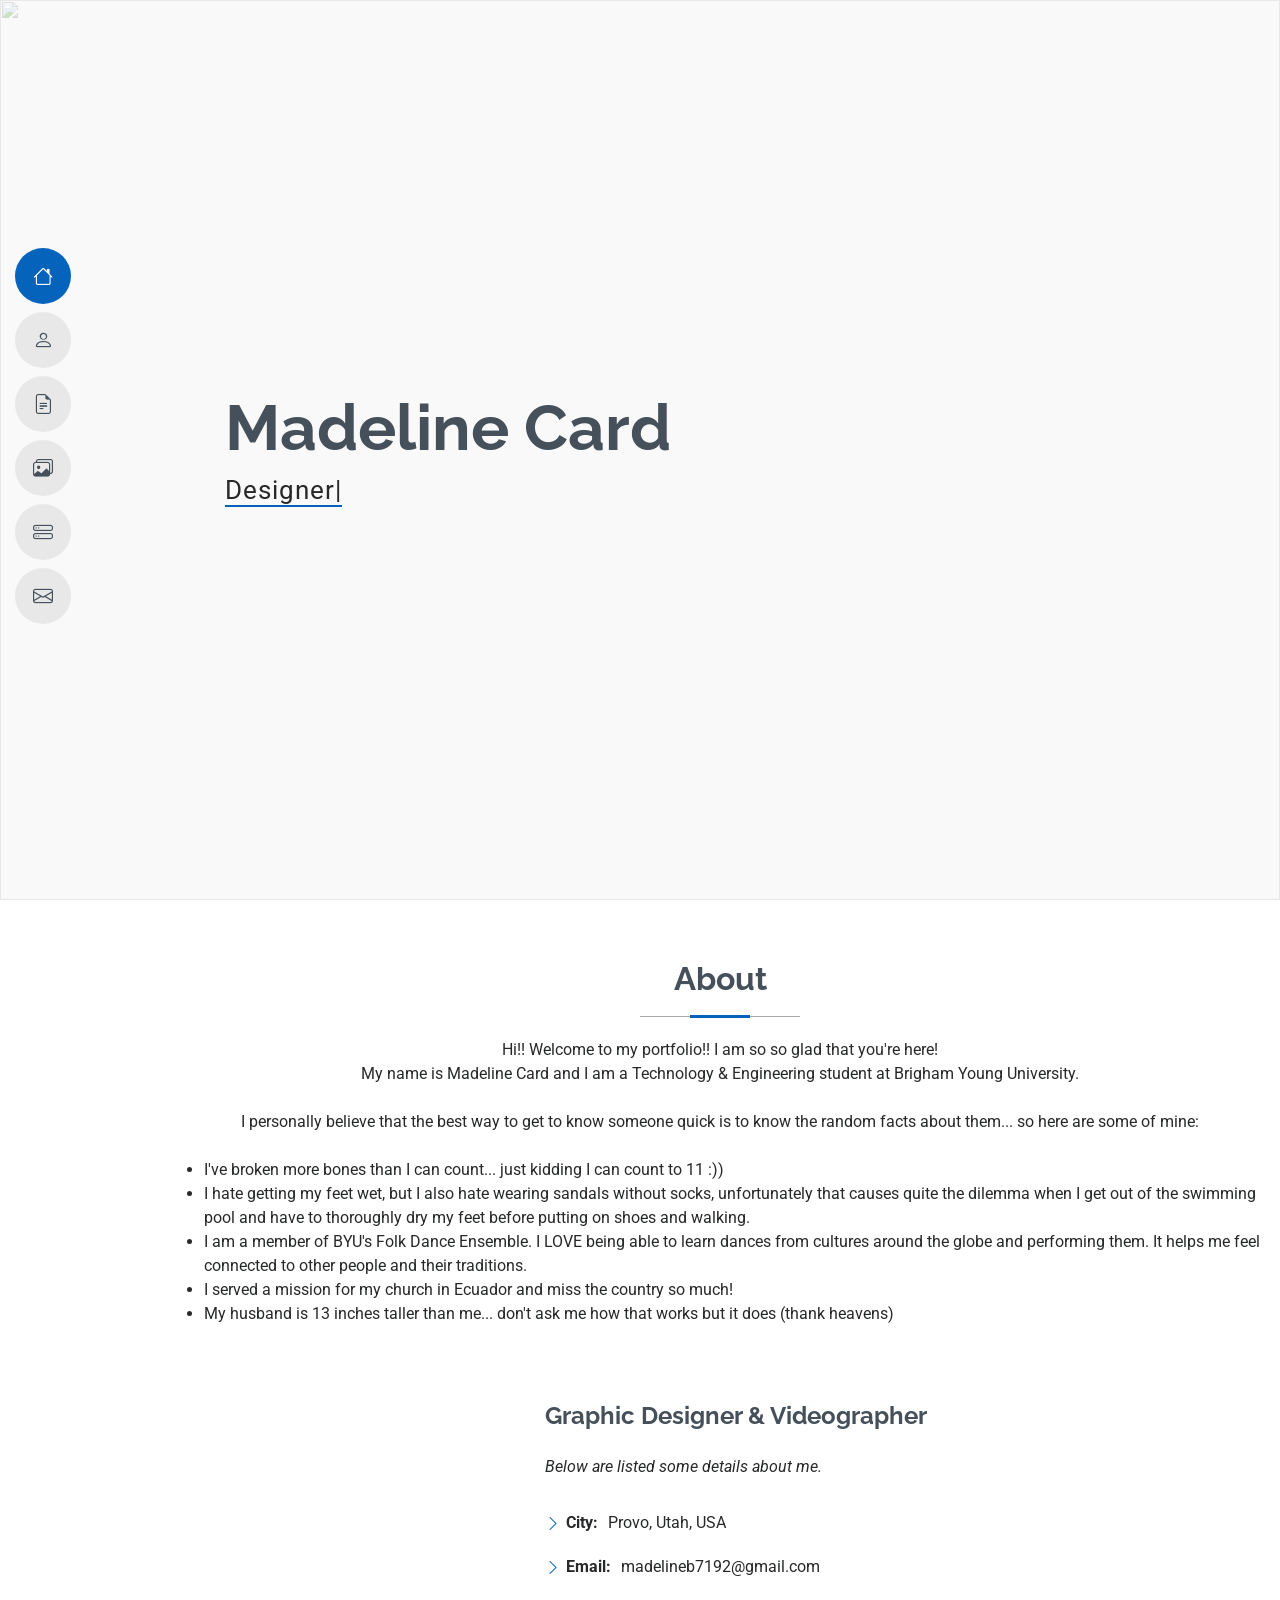
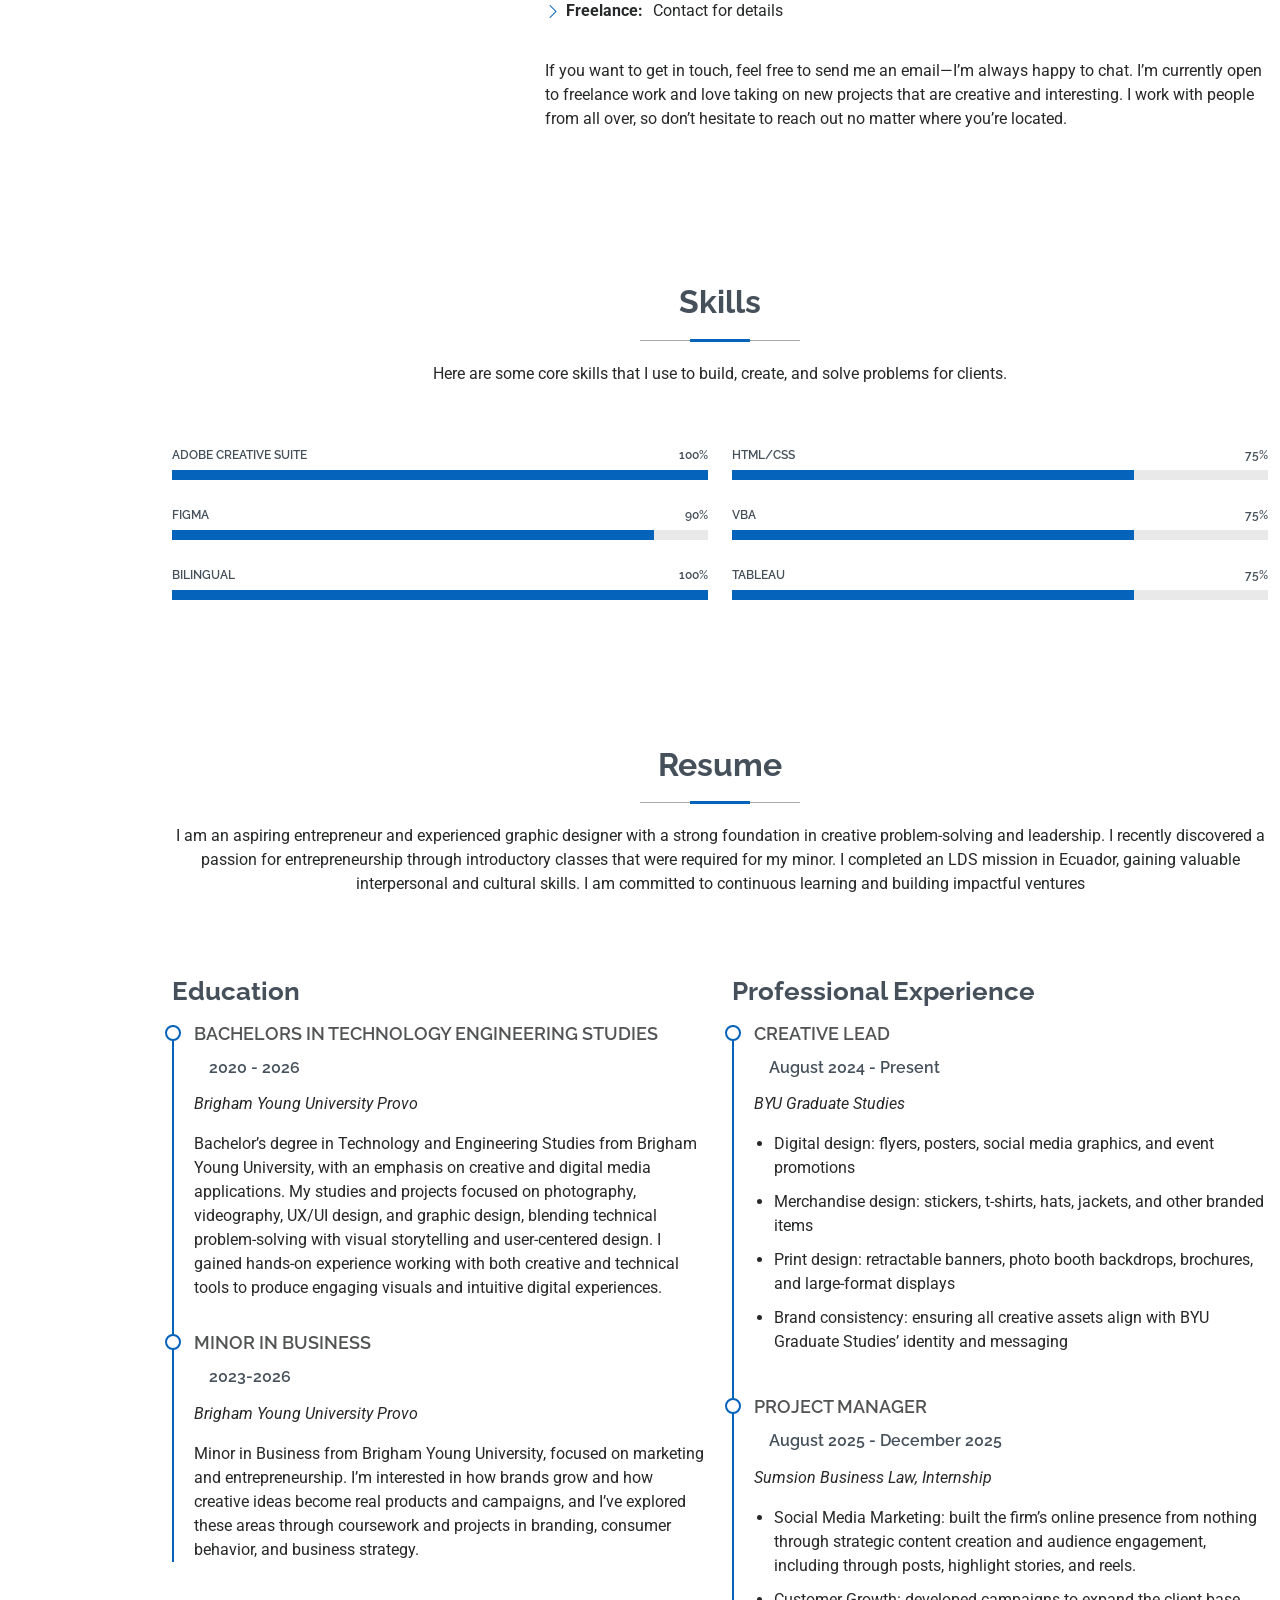
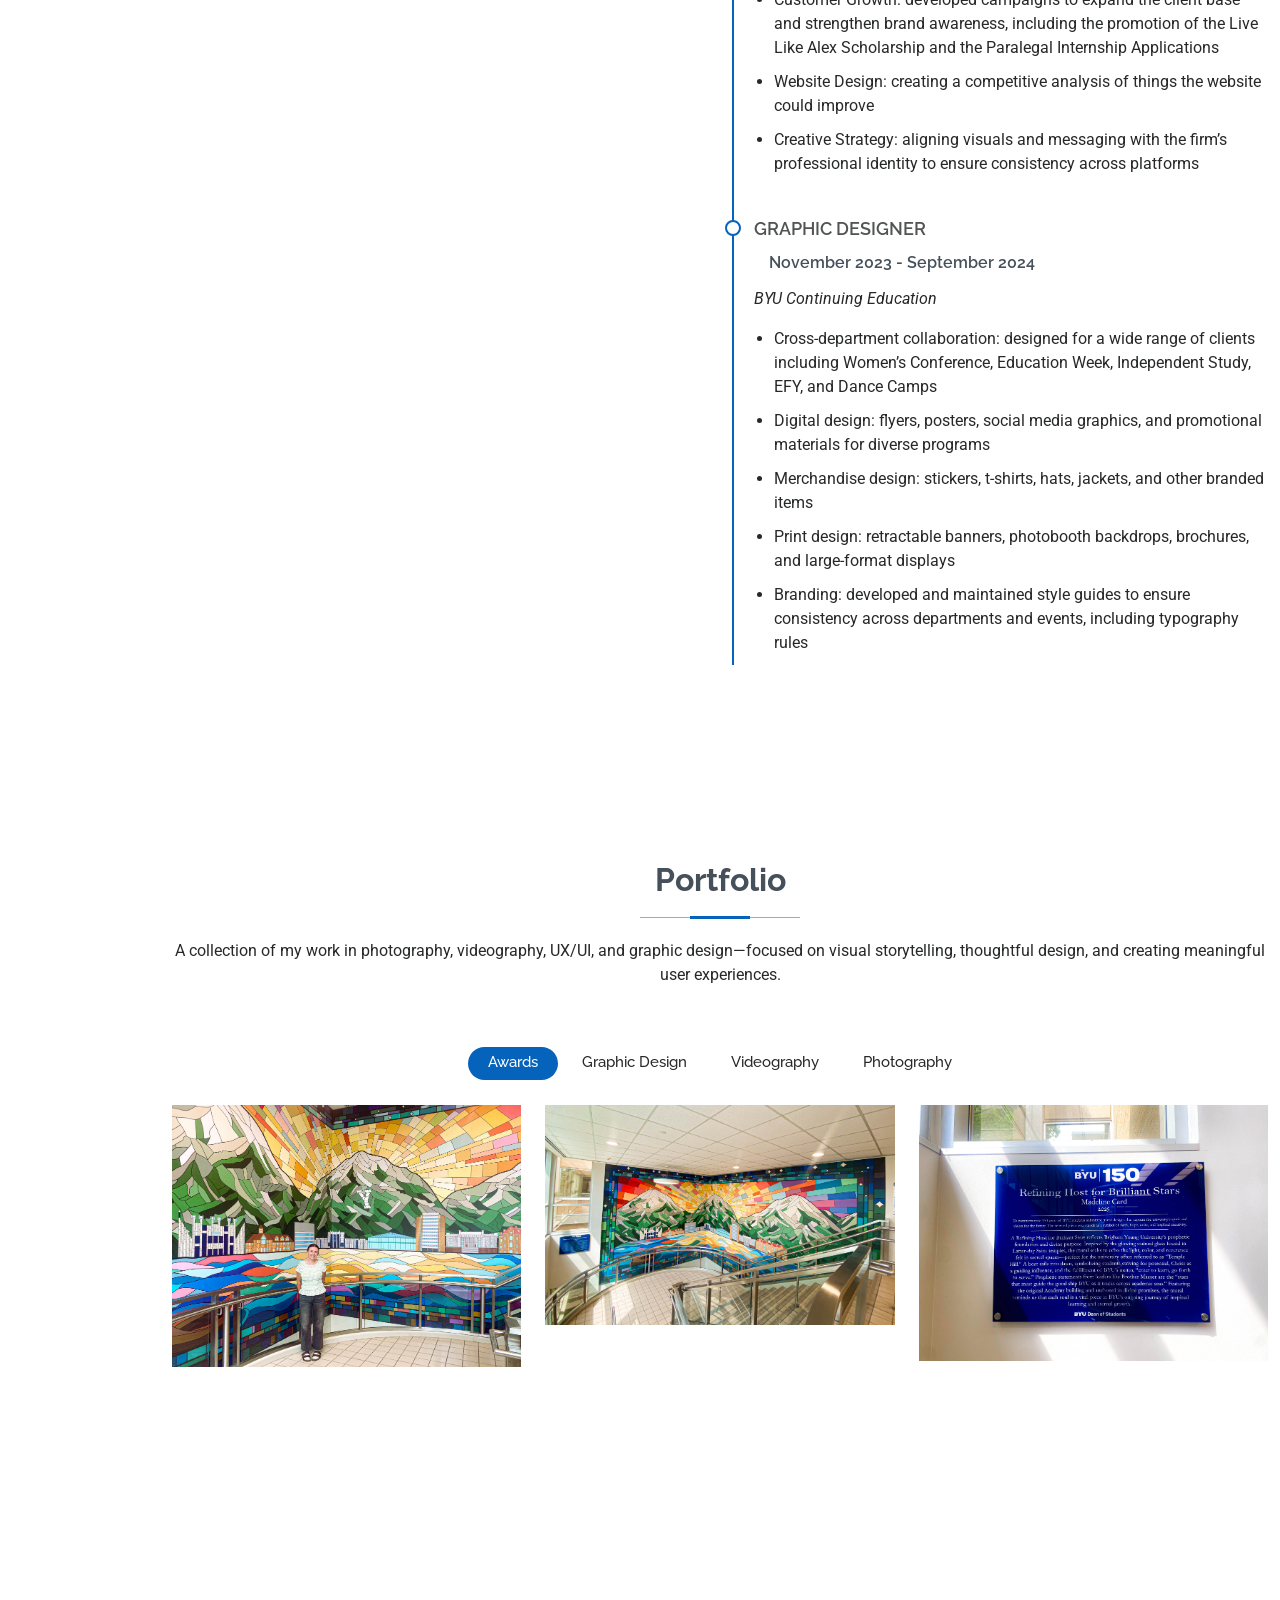
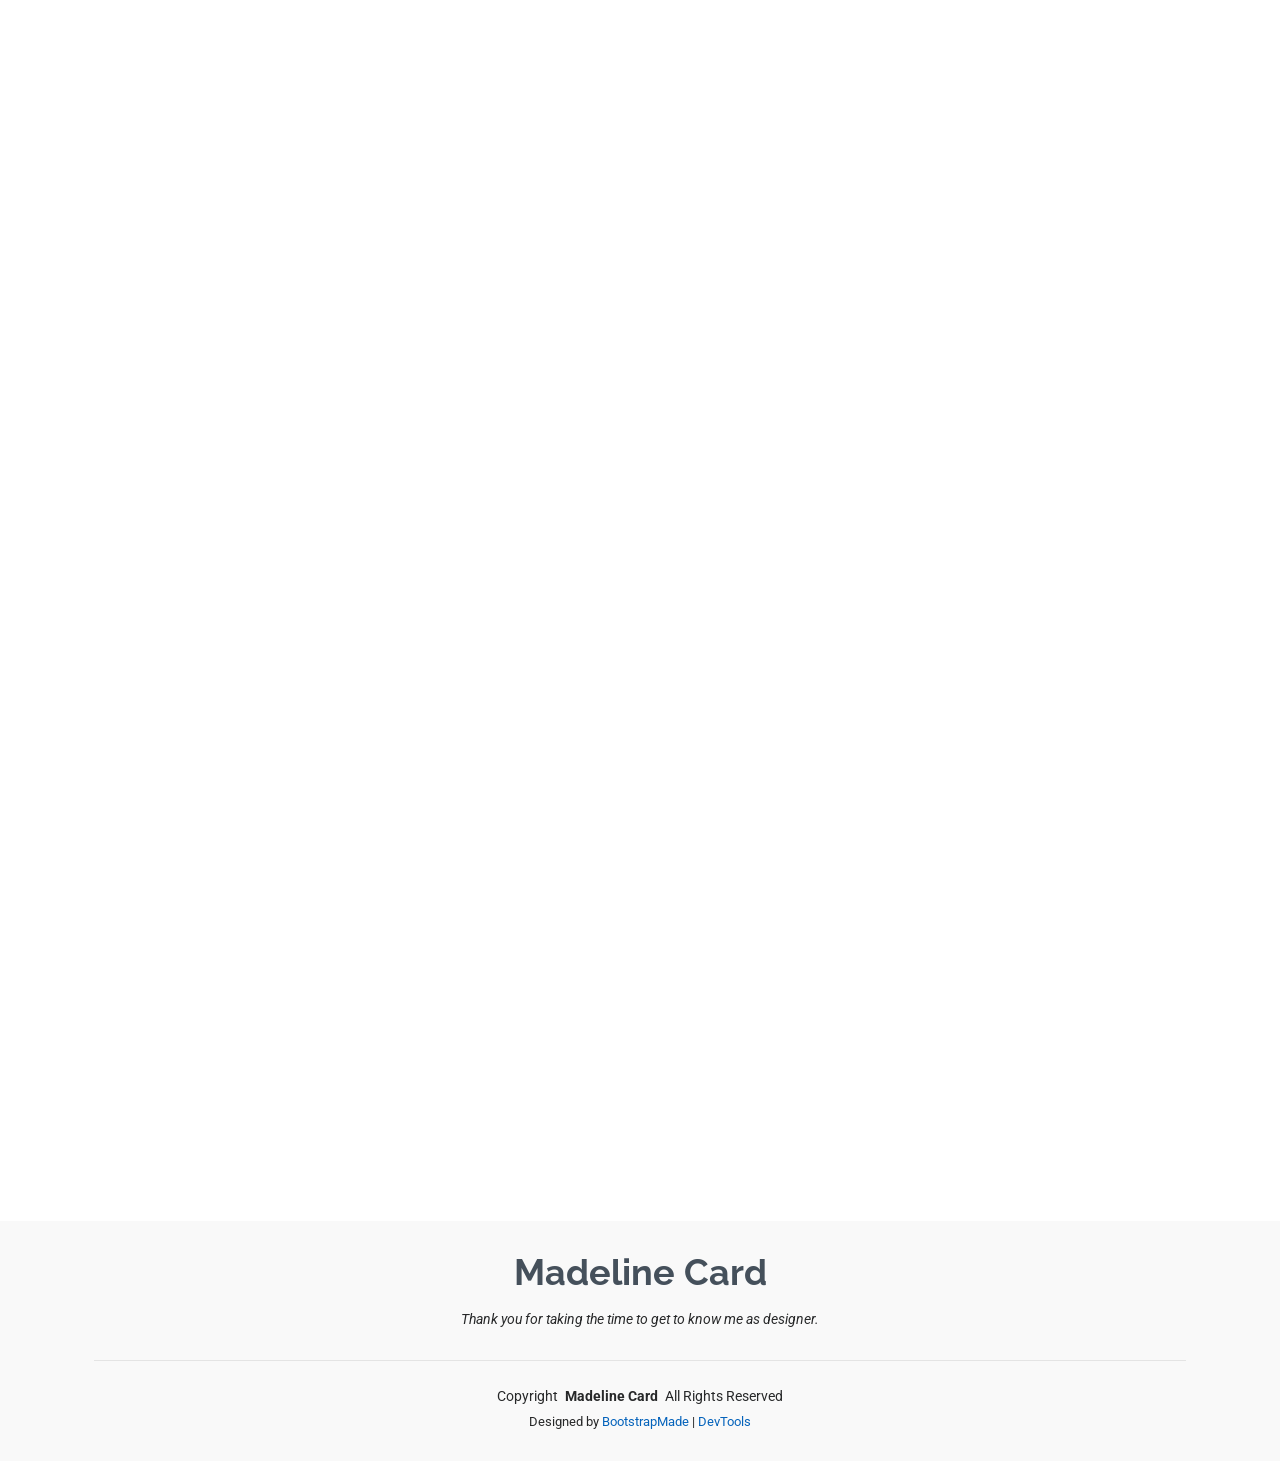
==== commit 25d49c03: "Update index.html" ====
--- a/index.html
+++ b/index.html
@@ -60,7 +60,7 @@
     <!-- Hero Section -->
     <section id="hero" class="hero section light-background">
 
-      <img src="assets/img/portfolio/maddie-headshot.jpg" alt="">
+      <img src="assets/img/portfolio/maddie-headshot.png" alt="">
 
       <div class="container" data-aos="zoom-out">
         <div class="row justify-content-center">
@@ -99,7 +99,7 @@
 
         <div class="row gy-4 justify-content-center">
           <div class="col-lg-4">
-            <img src="assets/img/portfolio/maddie-familyphotos.JPG" class="img-fluid" alt="">
+            <img src="assets/img/portfolio/maddie-familyphotos.png" class="img-fluid" alt="">
           </div>
           <div class="col-lg-8 content">
             <h2>Graphic Designer &amp; Videographer</h2>
@@ -696,4 +696,4 @@
 
 </body>
 
-</html>+</html>
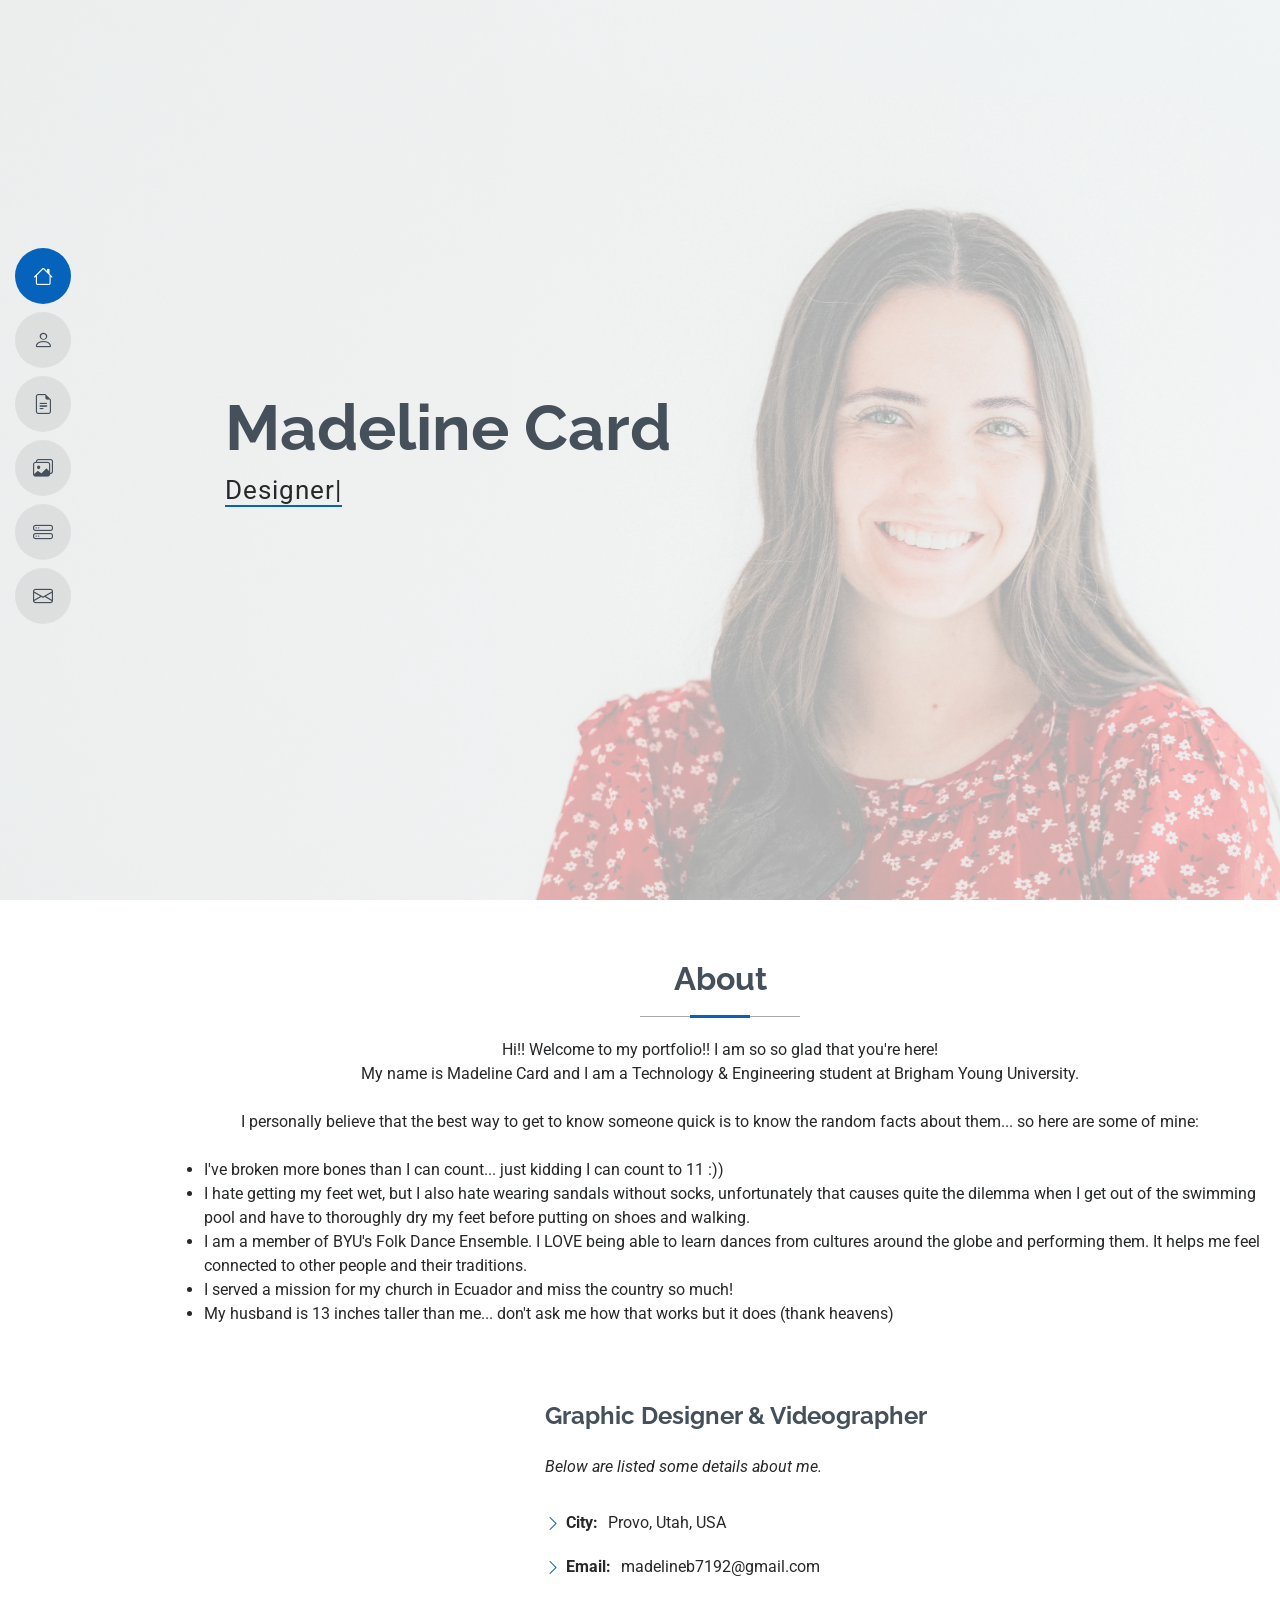
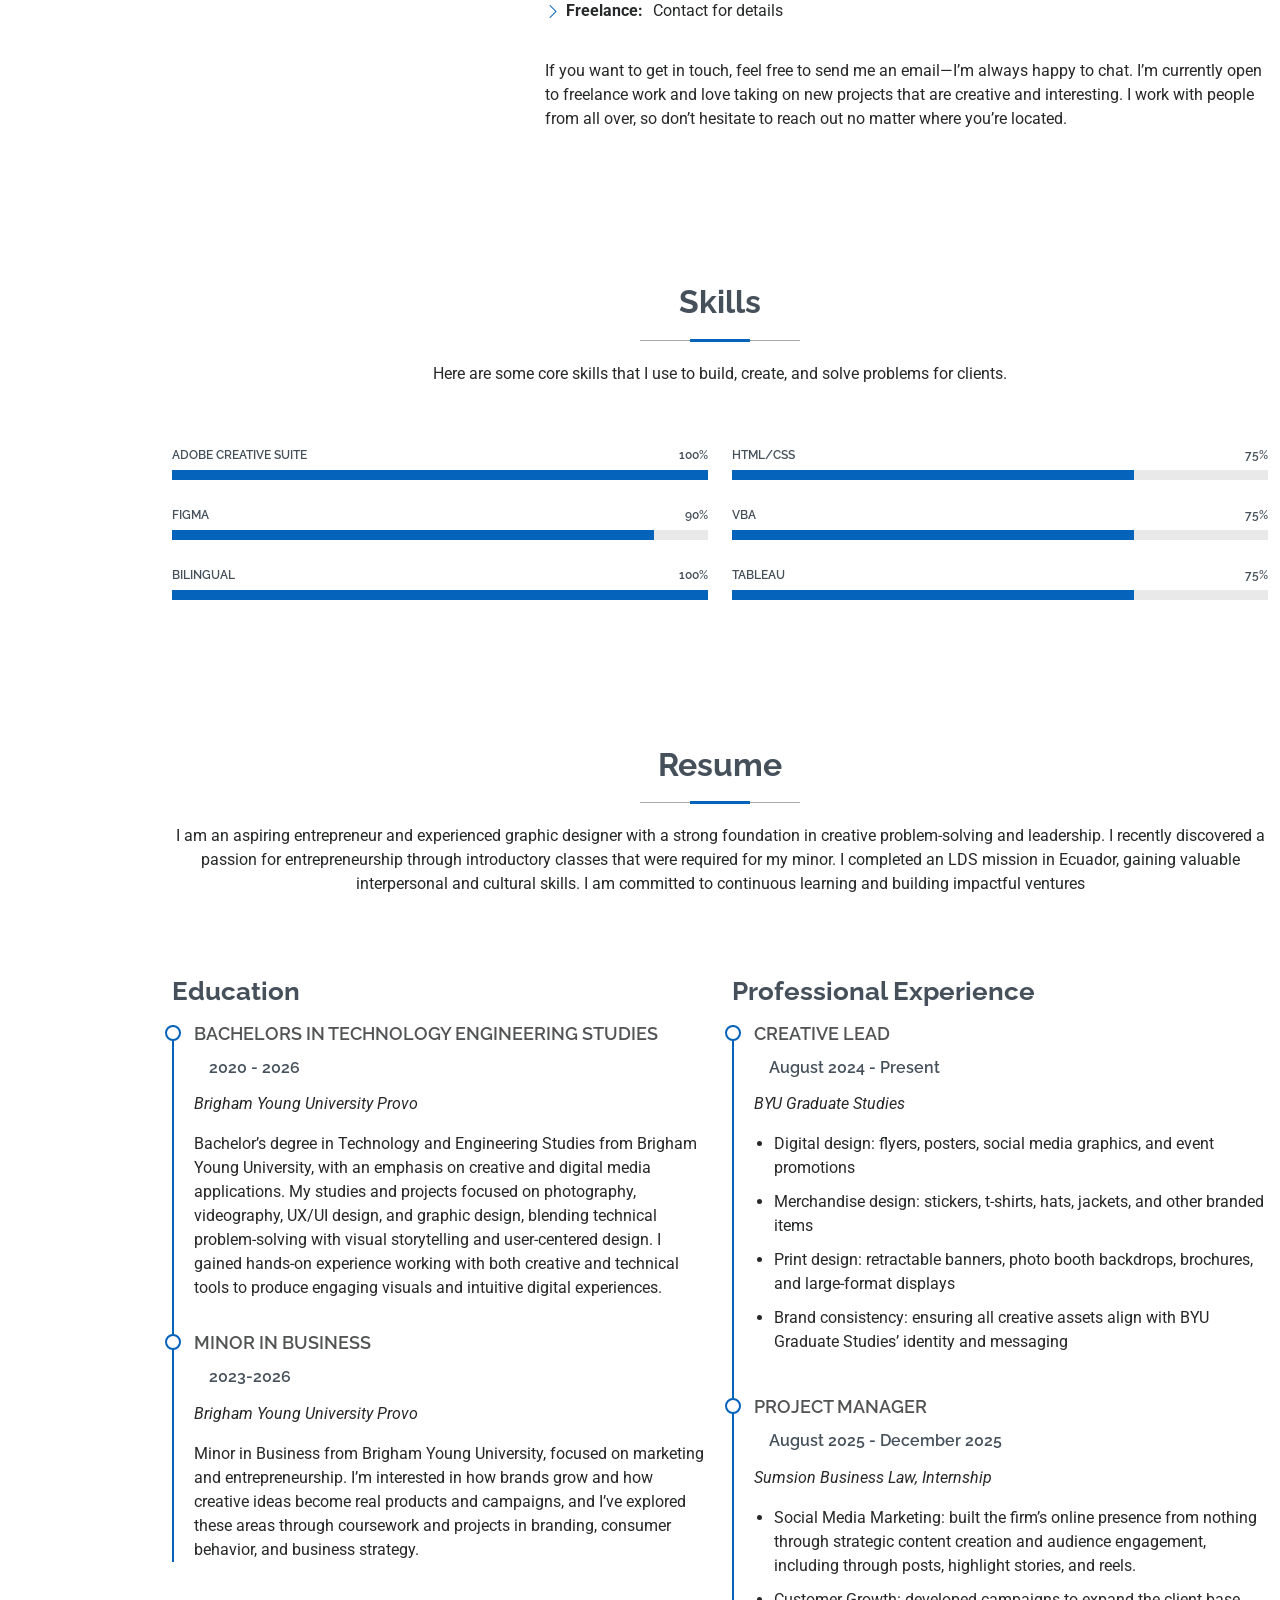
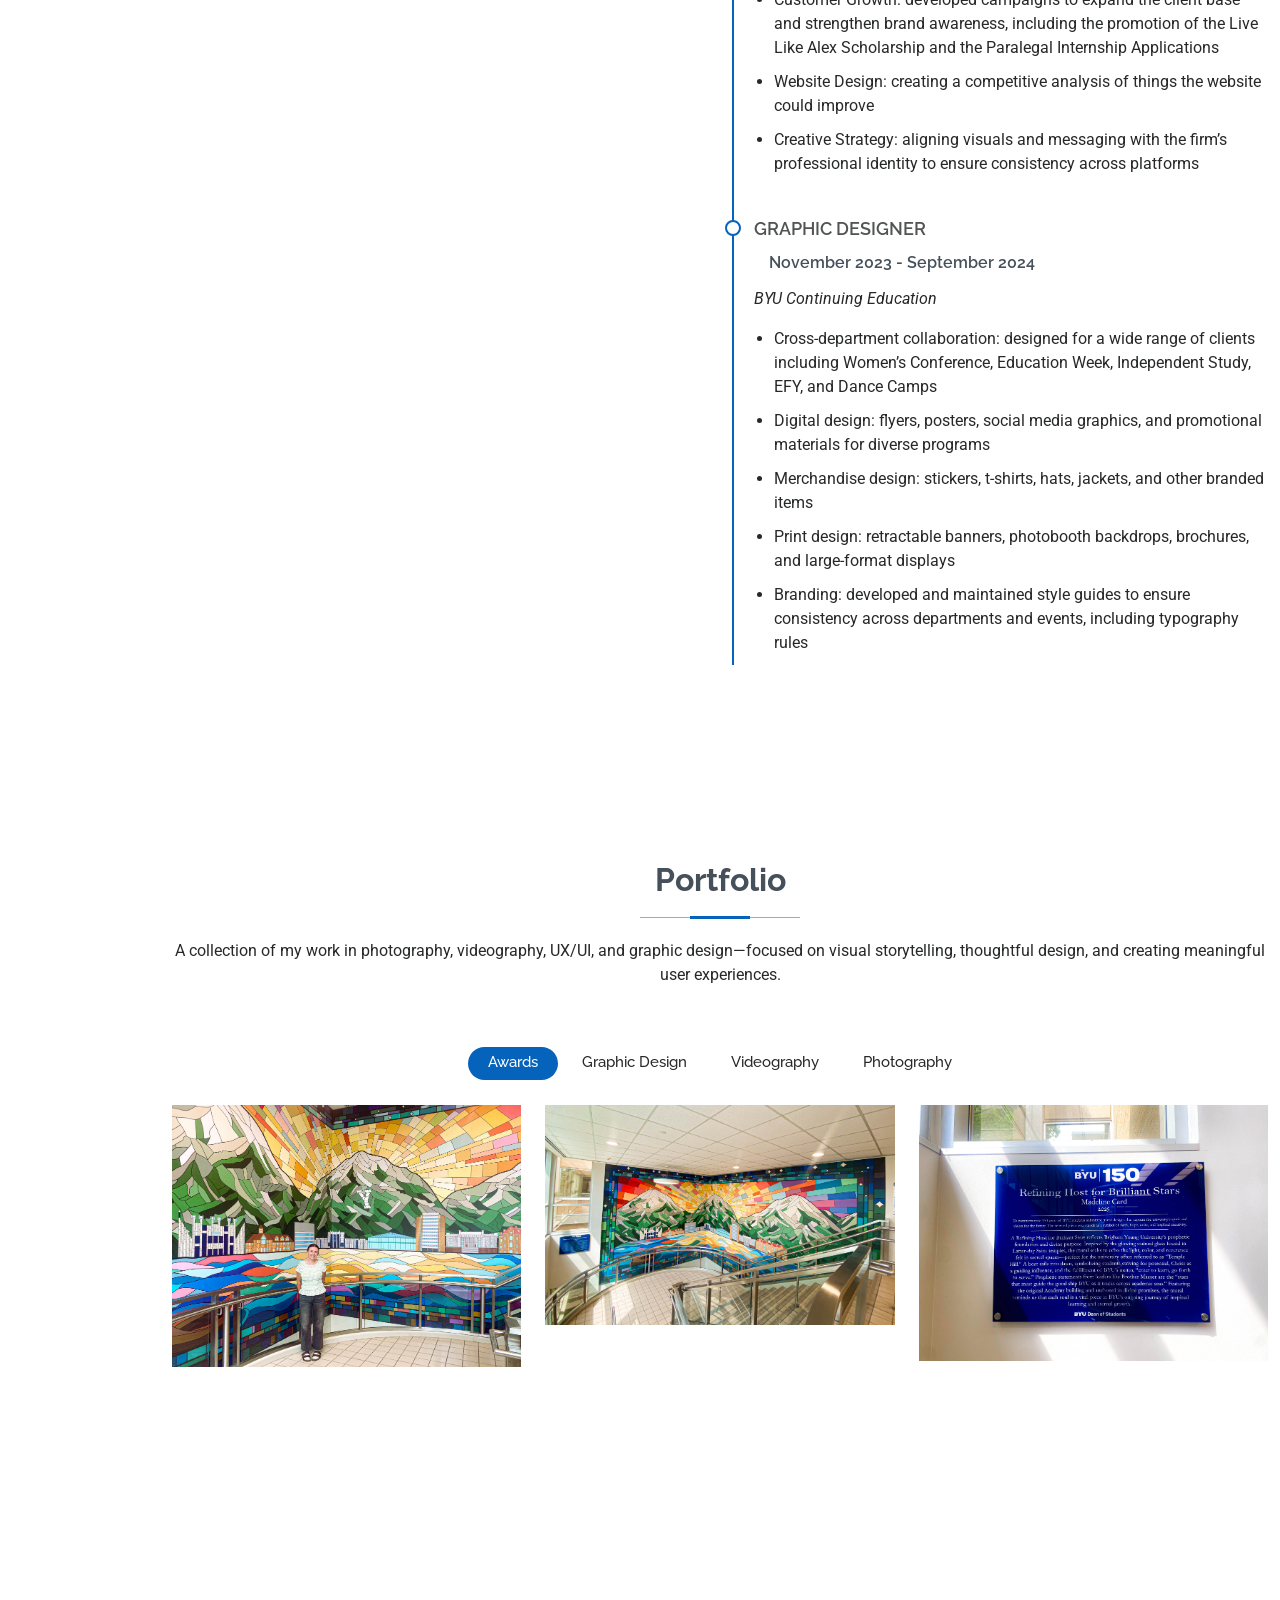
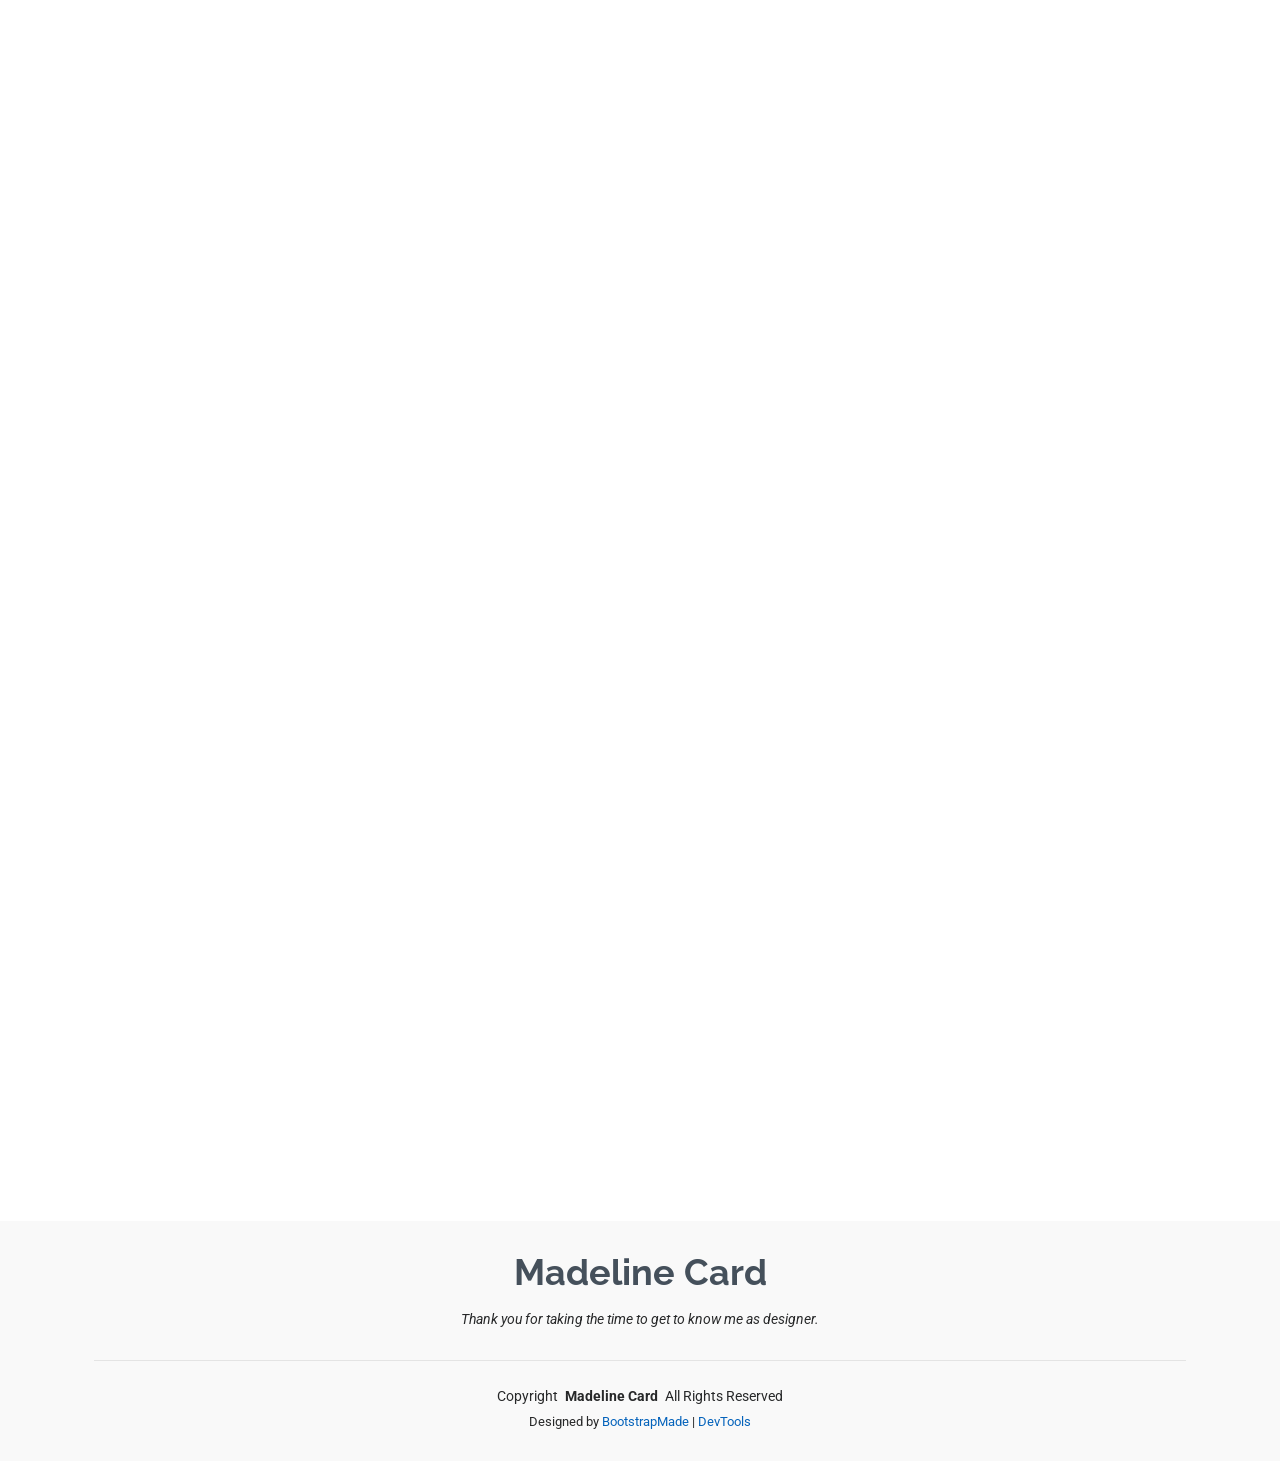
==== commit 01cbced4: "Update index.html" ====
--- a/index.html
+++ b/index.html
@@ -60,7 +60,7 @@
     <!-- Hero Section -->
     <section id="hero" class="hero section light-background">
 
-      <img src="assets/img/portfolio/maddie-headshot.png" alt="">
+      <img src="assets/img/portfolio/maddie-headshot.jpg" alt="">
 
       <div class="container" data-aos="zoom-out">
         <div class="row justify-content-center">
